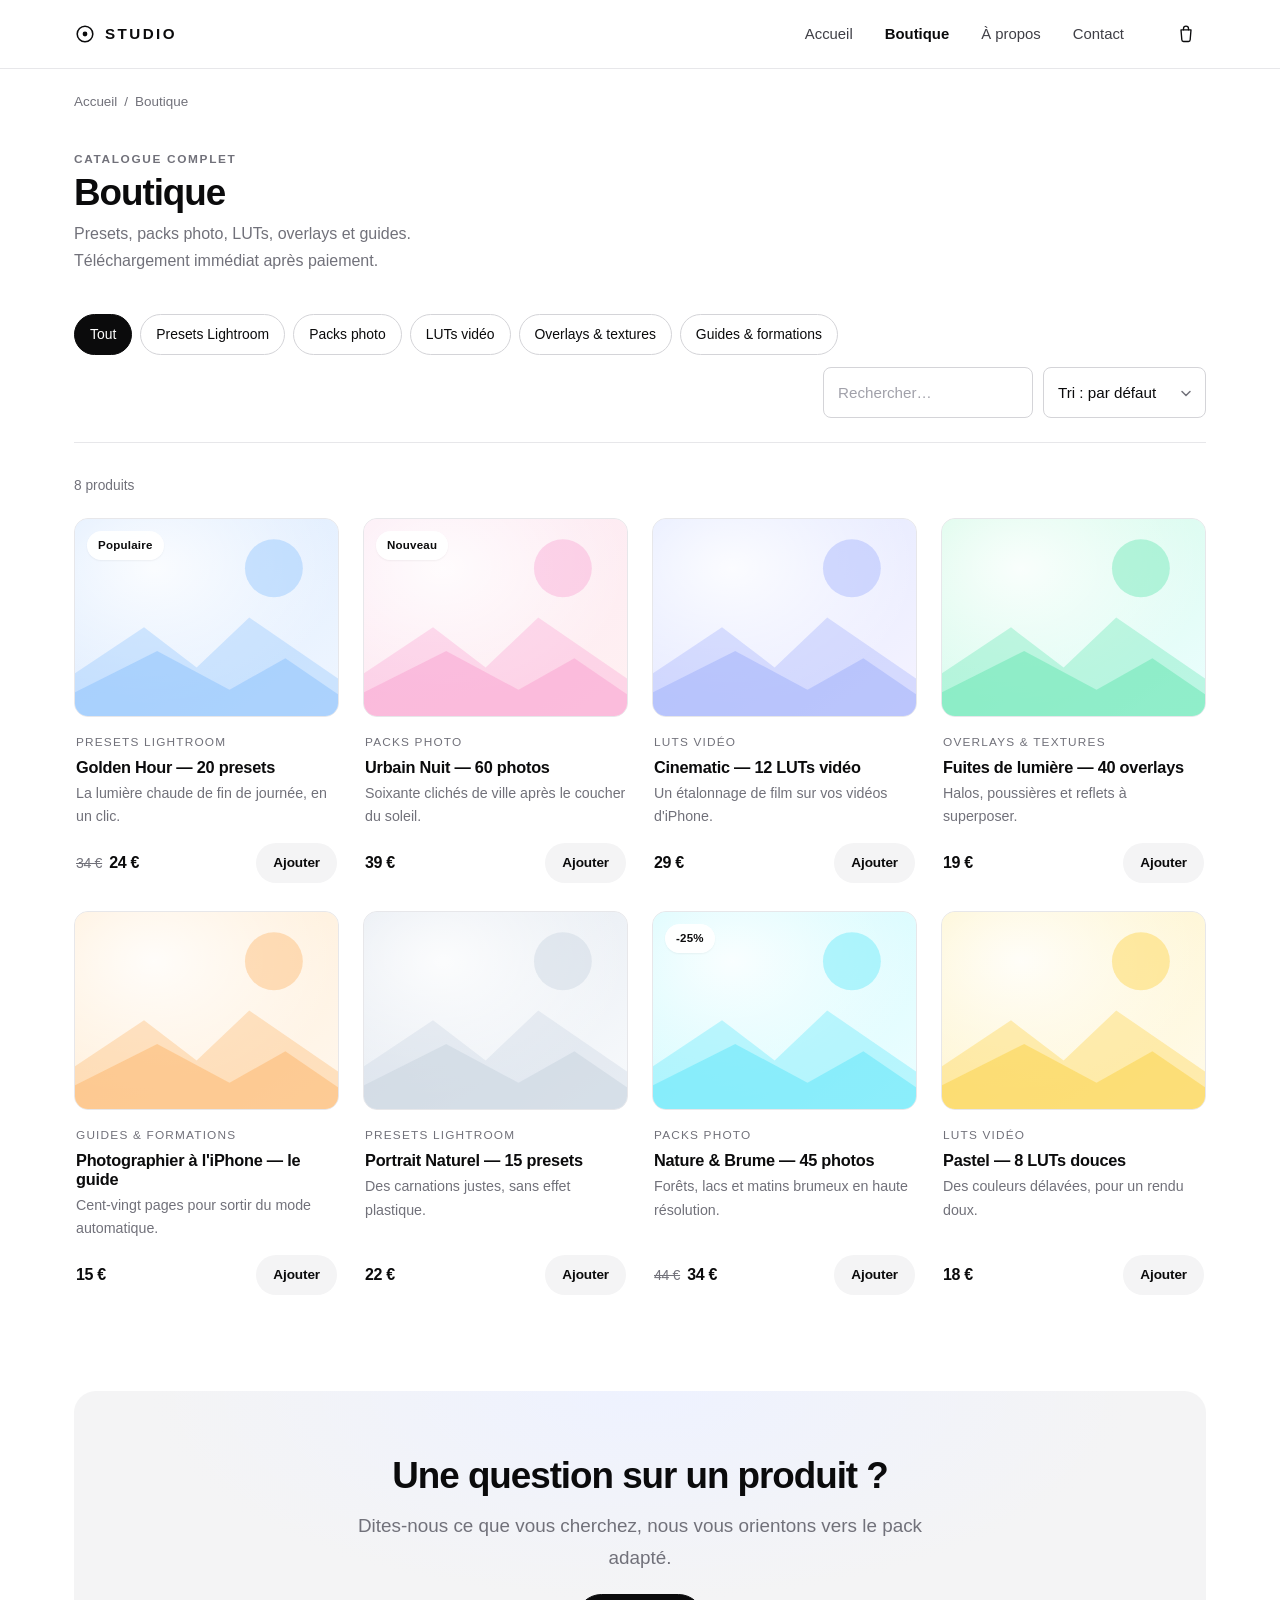
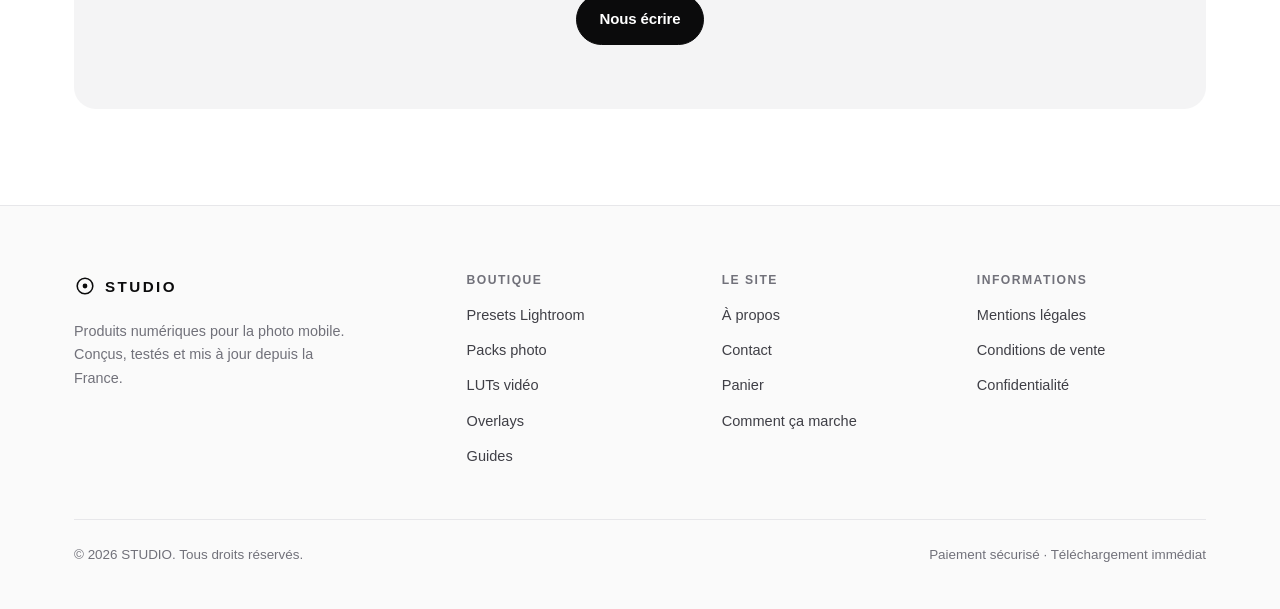
==== boutique.html @ 1406fff4 "Ajoute le thème complet de boutique de produits numériques Site statique en HTML/CSS/JS, sans dépend" ====
<!DOCTYPE html>
<html lang="fr">
<head>
<meta charset="utf-8">
<meta name="viewport" content="width=device-width, initial-scale=1">
<title>Boutique — STUDIO</title>
<meta name="description" content="Tout le catalogue : presets Lightroom, packs photo, LUTs vidéo, overlays et guides pour la photo mobile.">
<link rel="icon" href="assets/img/favicon.svg" type="image/svg+xml">
<link rel="stylesheet" href="assets/css/style.css">
</head>
<body>
<a class="skip-link" href="#contenu">Aller au contenu</a>

<header class="header">
  <div class="container header__inner">
    <a class="logo" href="index.html">
      <svg viewBox="0 0 24 24" fill="none" stroke="currentColor" stroke-width="1.7" aria-hidden="true">
        <circle cx="12" cy="12" r="8.5"/><circle cx="12" cy="12" r="2.6" fill="currentColor" stroke="none"/>
      </svg>
      STUDIO
    </a>
    <nav class="nav" id="nav" aria-label="Navigation principale">
      <a href="index.html">Accueil</a>
      <a href="boutique.html" aria-current="page">Boutique</a>
      <a href="a-propos.html">À propos</a>
      <a href="contact.html">Contact</a>
    </nav>
    <div class="header__actions">
      <a class="icon-btn" href="panier.html" aria-label="Voir le panier">
        <svg viewBox="0 0 24 24" fill="none" stroke="currentColor" stroke-width="1.6" stroke-linecap="round" stroke-linejoin="round" aria-hidden="true">
          <path d="M6 7h12l-1 12a2 2 0 01-2 2H9a2 2 0 01-2-2L6 7z"/><path d="M9 7V5.5a3 3 0 016 0V7"/>
        </svg>
        <span class="cart-count" data-cart-count hidden>0</span>
      </a>
      <button class="icon-btn burger" id="burger" aria-label="Ouvrir le menu" aria-expanded="false" aria-controls="nav">
        <svg viewBox="0 0 24 24" fill="none" stroke="currentColor" stroke-width="1.7" stroke-linecap="round" aria-hidden="true">
          <path d="M4 7h16M4 12h16M4 17h16"/>
        </svg>
      </button>
    </div>
  </div>
</header>

<main id="contenu">
  <div class="container">
    <nav class="breadcrumb" aria-label="Fil d'Ariane">
      <a href="index.html">Accueil</a><span>/</span>Boutique
    </nav>
  </div>

  <section class="section" style="padding-top:32px">
    <div class="container">
      <div class="section-head">
        <div>
          <p class="eyebrow">Catalogue complet</p>
          <h2>Boutique</h2>
          <p>Presets, packs photo, LUTs, overlays et guides. Téléchargement immédiat après paiement.</p>
        </div>
      </div>

      <div class="filters">
        <div class="chips" id="filtres-categories" role="group" aria-label="Filtrer par catégorie"></div>
        <div class="filters__right">
          <label class="sr-only" for="recherche">Rechercher un produit</label>
          <input class="input" id="recherche" type="search" placeholder="Rechercher…" autocomplete="off">
          <label class="sr-only" for="tri">Trier les produits</label>
          <select class="select" id="tri">
            <option value="defaut">Tri : par défaut</option>
            <option value="prix-asc">Prix croissant</option>
            <option value="prix-desc">Prix décroissant</option>
            <option value="nom">Nom (A–Z)</option>
          </select>
        </div>
      </div>

      <p class="result-count" id="compteur-resultats" aria-live="polite"></p>
      <div class="grid-products" id="grille-boutique"></div>
    </div>
  </section>

  <section class="section" style="padding-top:0">
    <div class="container">
      <div class="cta-band">
        <h2>Une question sur un produit ?</h2>
        <p class="lead" style="margin-inline:auto">
          Dites-nous ce que vous cherchez, nous vous orientons vers le pack adapté.
        </p>
        <div class="btn-row" style="justify-content:center;margin-top:20px">
          <a class="btn" href="contact.html">Nous écrire</a>
        </div>
      </div>
    </div>
  </section>
</main>

<footer class="footer">
  <div class="container">
    <div class="footer__grid">
      <div class="footer__brand">
        <a class="logo" href="index.html">
          <svg viewBox="0 0 24 24" fill="none" stroke="currentColor" stroke-width="1.7" aria-hidden="true">
            <circle cx="12" cy="12" r="8.5"/><circle cx="12" cy="12" r="2.6" fill="currentColor" stroke="none"/>
          </svg>
          STUDIO
        </a>
        <p>Produits numériques pour la photo mobile. Conçus, testés et mis à jour depuis la France.</p>
      </div>
      <div>
        <h4>Boutique</h4>
        <ul>
          <li><a href="boutique.html?categorie=presets">Presets Lightroom</a></li>
          <li><a href="boutique.html?categorie=packs">Packs photo</a></li>
          <li><a href="boutique.html?categorie=luts">LUTs vidéo</a></li>
          <li><a href="boutique.html?categorie=overlays">Overlays</a></li>
          <li><a href="boutique.html?categorie=guides">Guides</a></li>
        </ul>
      </div>
      <div>
        <h4>Le site</h4>
        <ul>
          <li><a href="a-propos.html">À propos</a></li>
          <li><a href="contact.html">Contact</a></li>
          <li><a href="panier.html">Panier</a></li>
          <li><a href="index.html#comment">Comment ça marche</a></li>
        </ul>
      </div>
      <div>
        <h4>Informations</h4>
        <ul>
          <li><a href="mentions-legales.html">Mentions légales</a></li>
          <li><a href="mentions-legales.html#cgv">Conditions de vente</a></li>
          <li><a href="mentions-legales.html#confidentialite">Confidentialité</a></li>
        </ul>
      </div>
    </div>
    <div class="footer__bottom">
      <p>© <span data-annee>2026</span> STUDIO. Tous droits réservés.</p>
      <p>Paiement sécurisé · Téléchargement immédiat</p>
    </div>
  </div>
</footer>

<script src="assets/js/products.js"></script>
<script src="assets/js/app.js"></script>
</body>
</html>
---- assets/css/style.css ----
/* =============================================================
   STUDIO — thème boutique de produits numériques
   Feuille de style unique. Sections :
     1. Variables & reset      6. Cartes produit
     2. Typographie            7. Page produit
     3. Boutons & formulaires  8. Panier
     4. En-tête & navigation   9. Sections de contenu
     5. Hero                  10. Pied de page & utilitaires
   ============================================================= */

/* ---------- 1. Variables & reset ---------- */
:root {
  --bg: #ffffff;
  --bg-soft: #fafafa;
  --bg-tint: #f4f4f5;
  --text: #0b0b0c;
  --text-soft: #3f3f46;
  --muted: #71717a;
  --line: #e7e7ea;
  --line-strong: #d4d4d8;
  --accent: #0b0b0c;
  --accent-soft: #2563eb;
  --success: #059669;
  --danger: #dc2626;

  --radius-sm: 8px;
  --radius: 14px;
  --radius-lg: 22px;

  --shadow-sm: 0 1px 2px rgba(9, 9, 11, .05);
  --shadow: 0 4px 20px rgba(9, 9, 11, .06);
  --shadow-lg: 0 18px 50px rgba(9, 9, 11, .10);

  --container: 1180px;
  --header-h: 68px;

  --font: -apple-system, BlinkMacSystemFont, "Segoe UI", Inter, Roboto,
    "Helvetica Neue", Arial, sans-serif;

  --ease: cubic-bezier(.22, .61, .36, 1);
}

*,
*::before,
*::after { box-sizing: border-box; }

html {
  -webkit-text-size-adjust: 100%;
  scroll-behavior: smooth;
  scroll-padding-top: calc(var(--header-h) + 16px);
}

body {
  margin: 0;
  font-family: var(--font);
  font-size: 16px;
  line-height: 1.65;
  color: var(--text);
  background: var(--bg);
  -webkit-font-smoothing: antialiased;
  text-rendering: optimizeLegibility;
}

img { max-width: 100%; display: block; }
a { color: inherit; text-decoration: none; }
button { font: inherit; color: inherit; }

:focus-visible {
  outline: 2px solid var(--accent-soft);
  outline-offset: 3px;
  border-radius: 4px;
}

::selection { background: #0b0b0c; color: #fff; }

.container {
  width: 100%;
  max-width: var(--container);
  margin-inline: auto;
  padding-inline: 24px;
}

.skip-link {
  position: absolute;
  left: -9999px;
  top: 8px;
  z-index: 200;
  background: var(--text);
  color: #fff;
  padding: 10px 16px;
  border-radius: var(--radius-sm);
}
.skip-link:focus { left: 16px; }

/* ---------- 2. Typographie ---------- */
h1, h2, h3, h4 {
  margin: 0 0 .5em;
  line-height: 1.15;
  letter-spacing: -.022em;
  font-weight: 600;
}
h1 { font-size: clamp(2.1rem, 5.2vw, 3.6rem); letter-spacing: -.035em; }
h2 { font-size: clamp(1.6rem, 3.4vw, 2.3rem); letter-spacing: -.028em; }
h3 { font-size: 1.15rem; }
p  { margin: 0 0 1em; }

.lead {
  font-size: clamp(1.02rem, 1.6vw, 1.18rem);
  color: var(--muted);
  line-height: 1.7;
  max-width: 58ch;
}

.eyebrow {
  display: inline-block;
  font-size: .74rem;
  font-weight: 600;
  letter-spacing: .14em;
  text-transform: uppercase;
  color: var(--muted);
  margin-bottom: 14px;
}

.section-head {
  display: flex;
  align-items: flex-end;
  justify-content: space-between;
  gap: 24px;
  flex-wrap: wrap;
  margin-bottom: 40px;
}
.section-head h2 { margin-bottom: .2em; }
.section-head p { margin: 0; color: var(--muted); max-width: 46ch; }

.text-center { text-align: center; }
.text-center .lead,
.text-center .section-head p { margin-inline: auto; }
.text-center .section-head { flex-direction: column; align-items: center; }

/* ---------- 3. Boutons & formulaires ---------- */
.btn {
  --btn-bg: var(--accent);
  --btn-fg: #fff;
  --btn-bd: var(--accent);
  display: inline-flex;
  align-items: center;
  justify-content: center;
  gap: 9px;
  padding: 12px 22px;
  border: 1px solid var(--btn-bd);
  border-radius: 999px;
  background: var(--btn-bg);
  color: var(--btn-fg);
  font-size: .94rem;
  font-weight: 550;
  letter-spacing: -.01em;
  cursor: pointer;
  transition: transform .18s var(--ease), background .18s var(--ease),
    border-color .18s var(--ease), color .18s var(--ease), box-shadow .18s var(--ease);
  white-space: nowrap;
}
.btn:hover { transform: translateY(-1px); box-shadow: var(--shadow); }
.btn:active { transform: translateY(0); }

.btn--ghost {
  --btn-bg: transparent;
  --btn-fg: var(--text);
  --btn-bd: var(--line-strong);
}
.btn--ghost:hover { --btn-bd: var(--text); }

.btn--soft {
  --btn-bg: var(--bg-tint);
  --btn-fg: var(--text);
  --btn-bd: transparent;
}
.btn--soft:hover { --btn-bg: #e9e9ec; }

.btn--block { width: 100%; }
.btn--lg { padding: 15px 30px; font-size: 1rem; }
.btn--sm { padding: 8px 16px; font-size: .85rem; }
.btn[disabled] { opacity: .45; pointer-events: none; }

.btn-row {
  display: flex;
  gap: 12px;
  flex-wrap: wrap;
}
.text-center .btn-row { justify-content: center; }

.field { margin-bottom: 18px; }
.field label {
  display: block;
  font-size: .86rem;
  font-weight: 550;
  margin-bottom: 7px;
}
.input,
.select,
.textarea {
  width: 100%;
  padding: 12px 14px;
  border: 1px solid var(--line-strong);
  border-radius: var(--radius-sm);
  background: var(--bg);
  font: inherit;
  font-size: .95rem;
  color: var(--text);
  transition: border-color .16s var(--ease), box-shadow .16s var(--ease);
}
.input::placeholder, .textarea::placeholder { color: #a1a1aa; }
.input:focus, .select:focus, .textarea:focus {
  outline: none;
  border-color: var(--text);
  box-shadow: 0 0 0 3px rgba(11, 11, 12, .07);
}
.textarea { resize: vertical; min-height: 140px; }
.select {
  appearance: none;
  padding-right: 38px;
  background-image: url("data:image/svg+xml,%3Csvg xmlns='http://www.w3.org/2000/svg' viewBox='0 0 12 12'%3E%3Cpath d='M2 4.5L6 8.5L10 4.5' stroke='%2371717a' stroke-width='1.5' fill='none' stroke-linecap='round'/%3E%3C/svg%3E");
  background-repeat: no-repeat;
  background-position: right 13px center;
  background-size: 12px;
  cursor: pointer;
}
.form-note { font-size: .82rem; color: var(--muted); margin: 0; }

/* ---------- 4. En-tête & navigation ---------- */
.header {
  position: sticky;
  top: 0;
  z-index: 100;
  background: rgba(255, 255, 255, .82);
  backdrop-filter: saturate(180%) blur(14px);
  -webkit-backdrop-filter: saturate(180%) blur(14px);
  border-bottom: 1px solid var(--line);
}
.header__inner {
  height: var(--header-h);
  display: flex;
  align-items: center;
  gap: 28px;
}

.logo {
  display: inline-flex;
  align-items: center;
  gap: 9px;
  font-weight: 650;
  letter-spacing: .16em;
  font-size: .95rem;
  text-transform: uppercase;
}
.logo svg { width: 22px; height: 22px; flex: none; }

.nav {
  display: flex;
  align-items: center;
  gap: 4px;
  margin-left: auto;
}
.nav a {
  padding: 8px 14px;
  border-radius: 999px;
  font-size: .93rem;
  color: var(--text-soft);
  transition: color .16s var(--ease), background .16s var(--ease);
}
.nav a:hover { color: var(--text); background: var(--bg-tint); }
.nav a[aria-current="page"] { color: var(--text); font-weight: 550; }

.header__actions { display: flex; align-items: center; gap: 8px; }

.icon-btn {
  position: relative;
  display: inline-flex;
  align-items: center;
  justify-content: center;
  width: 40px;
  height: 40px;
  border: 1px solid transparent;
  border-radius: 999px;
  background: transparent;
  cursor: pointer;
  transition: background .16s var(--ease), border-color .16s var(--ease);
}
.icon-btn:hover { background: var(--bg-tint); }
.icon-btn svg { width: 20px; height: 20px; }

.cart-count {
  position: absolute;
  top: 2px;
  right: 1px;
  min-width: 18px;
  height: 18px;
  padding: 0 5px;
  display: grid;
  place-items: center;
  border-radius: 999px;
  background: var(--text);
  color: #fff;
  font-size: .68rem;
  font-weight: 600;
  line-height: 1;
}
.cart-count[hidden] { display: none; }

.burger { display: none; }

@media (max-width: 860px) {
  .burger { display: inline-flex; }
  .nav {
    position: fixed;
    inset: var(--header-h) 0 auto 0;
    flex-direction: column;
    align-items: stretch;
    gap: 2px;
    padding: 16px 24px 26px;
    background: var(--bg);
    border-bottom: 1px solid var(--line);
    box-shadow: var(--shadow);
    transform: translateY(-8px);
    opacity: 0;
    pointer-events: none;
    transition: opacity .2s var(--ease), transform .2s var(--ease);
  }
  .nav[data-open="true"] {
    transform: translateY(0);
    opacity: 1;
    pointer-events: auto;
  }
  .nav a { padding: 12px 14px; font-size: 1rem; }
}

/* ---------- 5. Hero ---------- */
.hero {
  padding: clamp(56px, 9vw, 104px) 0 clamp(48px, 7vw, 84px);
  background:
    radial-gradient(900px 420px at 78% -10%, #eef2ff 0%, rgba(238, 242, 255, 0) 70%),
    radial-gradient(700px 380px at 8% 0%, #fdf2f8 0%, rgba(253, 242, 248, 0) 68%);
}
.hero__grid {
  display: grid;
  grid-template-columns: 1.05fr .95fr;
  gap: clamp(32px, 5vw, 64px);
  align-items: center;
}
.hero h1 { margin-bottom: 18px; }
.hero .lead { margin-bottom: 30px; }

.hero__media {
  position: relative;
  border-radius: var(--radius-lg);
  overflow: hidden;
  box-shadow: var(--shadow-lg);
  aspect-ratio: 4 / 3;
}
.hero__media img { width: 100%; height: 100%; object-fit: cover; }

.hero__stats {
  display: flex;
  gap: 34px;
  flex-wrap: wrap;
  margin-top: 36px;
  padding-top: 26px;
  border-top: 1px solid var(--line);
}
.hero__stats div strong {
  display: block;
  font-size: 1.5rem;
  font-weight: 600;
  letter-spacing: -.02em;
}
.hero__stats div span { font-size: .85rem; color: var(--muted); }

@media (max-width: 860px) {
  .hero__grid { grid-template-columns: 1fr; }
  .hero__media { order: -1; aspect-ratio: 16 / 10; }
}

/* ---------- 6. Cartes produit ---------- */
.section { padding: clamp(56px, 8vw, 96px) 0; }
.section--soft { background: var(--bg-soft); }
.section--line { border-top: 1px solid var(--line); }

.grid-products {
  display: grid;
  grid-template-columns: repeat(auto-fill, minmax(258px, 1fr));
  gap: 28px 24px;
}

.card {
  display: flex;
  flex-direction: column;
  background: var(--bg);
  border-radius: var(--radius);
  transition: transform .22s var(--ease);
}
.card:hover { transform: translateY(-4px); }
.card:hover .card__media img { transform: scale(1.045); }

.card__media {
  position: relative;
  border-radius: var(--radius);
  overflow: hidden;
  background: var(--bg-tint);
  aspect-ratio: 4 / 3;
  border: 1px solid var(--line);
}
.card__media img {
  width: 100%;
  height: 100%;
  object-fit: cover;
  transition: transform .5s var(--ease);
}

.badge {
  position: absolute;
  top: 12px;
  left: 12px;
  padding: 5px 11px;
  border-radius: 999px;
  background: rgba(255, 255, 255, .92);
  backdrop-filter: blur(6px);
  font-size: .72rem;
  font-weight: 600;
  letter-spacing: .02em;
  box-shadow: var(--shadow-sm);
}

.card__body { padding: 16px 2px 0; flex: 1; display: flex; flex-direction: column; }
.card__cat {
  font-size: .74rem;
  letter-spacing: .1em;
  text-transform: uppercase;
  color: var(--muted);
  margin-bottom: 6px;
}
.card__title { font-size: 1.02rem; font-weight: 600; margin: 0 0 5px; letter-spacing: -.015em; }
.card__desc {
  font-size: .89rem;
  color: var(--muted);
  margin: 0 0 14px;
  flex: 1;
  display: -webkit-box;
  -webkit-line-clamp: 2;
  -webkit-box-orient: vertical;
  overflow: hidden;
}
.card__foot {
  display: flex;
  align-items: center;
  justify-content: space-between;
  gap: 12px;
}

.price { font-weight: 600; letter-spacing: -.02em; }
.price s { color: var(--muted); font-weight: 400; margin-right: 7px; font-size: .88em; }

.empty-state {
  grid-column: 1 / -1;
  padding: 64px 20px;
  text-align: center;
  color: var(--muted);
  border: 1px dashed var(--line-strong);
  border-radius: var(--radius);
}

/* Filtres boutique */
.filters {
  display: flex;
  align-items: center;
  gap: 12px;
  flex-wrap: wrap;
  margin-bottom: 32px;
  padding-bottom: 24px;
  border-bottom: 1px solid var(--line);
}
.chips { display: flex; gap: 8px; flex-wrap: wrap; }
.chip {
  padding: 8px 15px;
  border: 1px solid var(--line-strong);
  border-radius: 999px;
  background: transparent;
  font-size: .87rem;
  cursor: pointer;
  transition: all .16s var(--ease);
}
.chip:hover { border-color: var(--text); }
.chip[aria-pressed="true"] {
  background: var(--text);
  border-color: var(--text);
  color: #fff;
}
.filters__right {
  margin-left: auto;
  display: flex;
  gap: 10px;
  align-items: center;
  flex-wrap: wrap;
}
.filters__right .input { width: 210px; }
.filters__right .select { width: auto; }
.result-count { font-size: .86rem; color: var(--muted); margin-bottom: 20px; }

/* ---------- 7. Page produit ---------- */
.breadcrumb {
  font-size: .84rem;
  color: var(--muted);
  padding: 22px 0 0;
}
.breadcrumb a:hover { color: var(--text); text-decoration: underline; }
.breadcrumb span { margin: 0 7px; }

.product {
  display: grid;
  grid-template-columns: 1.1fr .9fr;
  gap: clamp(30px, 5vw, 62px);
  padding: 34px 0 clamp(56px, 8vw, 90px);
  align-items: start;
}
.product__media { position: sticky; top: calc(var(--header-h) + 22px); }
.gallery__main {
  border-radius: var(--radius-lg);
  overflow: hidden;
  border: 1px solid var(--line);
  background: var(--bg-tint);
  aspect-ratio: 4 / 3;
}
.gallery__main img { width: 100%; height: 100%; object-fit: cover; }
.gallery__thumbs {
  display: flex;
  gap: 12px;
  margin-top: 12px;
  flex-wrap: wrap;
}
.gallery__thumbs button {
  width: 84px;
  aspect-ratio: 4 / 3;
  padding: 0;
  border: 1px solid var(--line);
  border-radius: var(--radius-sm);
  overflow: hidden;
  background: none;
  cursor: pointer;
  transition: border-color .16s var(--ease), opacity .16s var(--ease);
  opacity: .68;
}
.gallery__thumbs button:hover { opacity: 1; }
.gallery__thumbs button[aria-current="true"] { border-color: var(--text); opacity: 1; }
.gallery__thumbs img { width: 100%; height: 100%; object-fit: cover; }

.product__info h1 { font-size: clamp(1.7rem, 3.4vw, 2.4rem); margin-bottom: 12px; }
.product__price {
  display: flex;
  align-items: baseline;
  gap: 12px;
  font-size: 1.7rem;
  font-weight: 600;
  letter-spacing: -.03em;
  margin: 4px 0 20px;
}
.product__price s { font-size: 1.05rem; color: var(--muted); font-weight: 400; }
.product__actions { display: flex; gap: 12px; flex-wrap: wrap; margin: 26px 0 22px; }

.list-check { list-style: none; padding: 0; margin: 0 0 26px; }
.list-check li {
  position: relative;
  padding-left: 28px;
  margin-bottom: 9px;
  font-size: .94rem;
  color: var(--text-soft);
}
.list-check li::before {
  content: "";
  position: absolute;
  left: 0;
  top: .52em;
  width: 15px;
  height: 8px;
  border-left: 1.8px solid var(--success);
  border-bottom: 1.8px solid var(--success);
  transform: rotate(-45deg);
}

.specs { width: 100%; border-collapse: collapse; font-size: .92rem; }
.specs th, .specs td { padding: 11px 0; text-align: left; border-bottom: 1px solid var(--line); vertical-align: top; }
.specs th { font-weight: 550; width: 42%; color: var(--muted); }

.reassurance {
  display: grid;
  grid-template-columns: repeat(auto-fit, minmax(150px, 1fr));
  gap: 14px;
  margin-top: 26px;
  padding-top: 22px;
  border-top: 1px solid var(--line);
  font-size: .86rem;
  color: var(--muted);
}
.reassurance div { display: flex; gap: 9px; align-items: flex-start; }
.reassurance svg { width: 17px; height: 17px; flex: none; margin-top: 2px; }

@media (max-width: 860px) {
  .product { grid-template-columns: 1fr; }
  .product__media { position: static; }
}

/* ---------- 8. Panier ---------- */
.cart-layout {
  display: grid;
  grid-template-columns: 1fr 340px;
  gap: 40px;
  align-items: start;
  padding-bottom: clamp(56px, 8vw, 90px);
}
.cart-line {
  display: grid;
  grid-template-columns: 92px 1fr auto;
  gap: 18px;
  align-items: center;
  padding: 18px 0;
  border-bottom: 1px solid var(--line);
}
.cart-line:first-child { border-top: 1px solid var(--line); }
.cart-line__img {
  width: 92px;
  aspect-ratio: 4 / 3;
  border-radius: var(--radius-sm);
  overflow: hidden;
  border: 1px solid var(--line);
}
.cart-line__img img { width: 100%; height: 100%; object-fit: cover; }
.cart-line__name { font-weight: 550; margin: 0 0 3px; }
.cart-line__meta { font-size: .84rem; color: var(--muted); margin: 0; }
.cart-line__end { display: flex; align-items: center; gap: 16px; }

.qty {
  display: inline-flex;
  align-items: center;
  border: 1px solid var(--line-strong);
  border-radius: 999px;
  overflow: hidden;
}
.qty button {
  width: 32px;
  height: 32px;
  border: 0;
  background: transparent;
  cursor: pointer;
  font-size: 1rem;
  line-height: 1;
  transition: background .14s var(--ease);
}
.qty button:hover { background: var(--bg-tint); }
.qty span { min-width: 26px; text-align: center; font-size: .9rem; font-variant-numeric: tabular-nums; }

.link-danger {
  background: none;
  border: 0;
  padding: 0;
  font-size: .84rem;
  color: var(--muted);
  cursor: pointer;
  text-decoration: underline;
  text-underline-offset: 3px;
}
.link-danger:hover { color: var(--danger); }

.summary {
  position: sticky;
  top: calc(var(--header-h) + 22px);
  border: 1px solid var(--line);
  border-radius: var(--radius);
  padding: 24px;
  background: var(--bg-soft);
}
.summary h2 { font-size: 1.1rem; margin-bottom: 18px; }
.summary__row {
  display: flex;
  justify-content: space-between;
  gap: 12px;
  font-size: .93rem;
  margin-bottom: 11px;
  color: var(--text-soft);
}
.summary__total {
  display: flex;
  justify-content: space-between;
  font-size: 1.15rem;
  font-weight: 600;
  letter-spacing: -.02em;
  padding-top: 15px;
  margin-top: 6px;
  border-top: 1px solid var(--line-strong);
  color: var(--text);
}

@media (max-width: 860px) {
  .cart-layout { grid-template-columns: 1fr; }
  .summary { position: static; }
  .cart-line { grid-template-columns: 72px 1fr; }
  .cart-line__img { width: 72px; }
  .cart-line__end { grid-column: 1 / -1; justify-content: space-between; }
}

/* ---------- 9. Sections de contenu ---------- */
.features {
  display: grid;
  grid-template-columns: repeat(auto-fit, minmax(230px, 1fr));
  gap: 30px 26px;
}
.feature__icon {
  display: grid;
  place-items: center;
  width: 42px;
  height: 42px;
  border-radius: 12px;
  background: var(--bg-tint);
  margin-bottom: 15px;
}
.feature__icon svg { width: 20px; height: 20px; }
.feature h3 { font-size: 1rem; margin-bottom: 6px; }
.feature p { font-size: .91rem; color: var(--muted); margin: 0; }

.cat-grid {
  display: grid;
  grid-template-columns: repeat(auto-fit, minmax(200px, 1fr));
  gap: 16px;
}
.cat-card {
  display: flex;
  align-items: center;
  justify-content: space-between;
  gap: 12px;
  padding: 20px 22px;
  border: 1px solid var(--line);
  border-radius: var(--radius);
  background: var(--bg);
  font-weight: 550;
  transition: border-color .18s var(--ease), transform .18s var(--ease);
}
.cat-card:hover { border-color: var(--text); transform: translateY(-2px); }
.cat-card span { font-size: .82rem; color: var(--muted); font-weight: 400; }

.steps {
  display: grid;
  grid-template-columns: repeat(auto-fit, minmax(220px, 1fr));
  gap: 32px 26px;
  counter-reset: step;
}
.step { counter-increment: step; }
.step::before {
  content: counter(step, decimal-leading-zero);
  display: block;
  font-size: .8rem;
  font-weight: 600;
  letter-spacing: .1em;
  color: var(--muted);
  margin-bottom: 12px;
  padding-bottom: 12px;
  border-bottom: 1px solid var(--line);
}
.step h3 { font-size: 1.02rem; margin-bottom: 6px; }
.step p { font-size: .91rem; color: var(--muted); margin: 0; }

.quotes {
  display: grid;
  grid-template-columns: repeat(auto-fit, minmax(260px, 1fr));
  gap: 22px;
}
.quote {
  padding: 26px;
  border: 1px solid var(--line);
  border-radius: var(--radius);
  background: var(--bg);
}
.quote p { font-size: .96rem; margin-bottom: 16px; }
.quote footer { font-size: .85rem; color: var(--muted); }
.stars { color: #f59e0b; letter-spacing: 2px; font-size: .85rem; margin-bottom: 12px; }

.faq { max-width: 760px; margin-inline: auto; }
.faq details {
  border-bottom: 1px solid var(--line);
  padding: 4px 0;
}
.faq summary {
  cursor: pointer;
  list-style: none;
  padding: 18px 40px 18px 0;
  font-weight: 550;
  position: relative;
}
.faq summary::-webkit-details-marker { display: none; }
.faq summary::after {
  content: "";
  position: absolute;
  right: 8px;
  top: 50%;
  width: 10px;
  height: 10px;
  border-right: 1.6px solid var(--muted);
  border-bottom: 1.6px solid var(--muted);
  transform: translateY(-70%) rotate(45deg);
  transition: transform .2s var(--ease);
}
.faq details[open] summary::after { transform: translateY(-30%) rotate(-135deg); }
.faq p { color: var(--muted); font-size: .94rem; padding-bottom: 18px; margin: 0; max-width: 68ch; }

.cta-band {
  border-radius: var(--radius-lg);
  padding: clamp(38px, 6vw, 64px);
  text-align: center;
  background:
    radial-gradient(700px 300px at 50% 0%, #eef2ff 0%, rgba(238, 242, 255, 0) 70%),
    var(--bg-tint);
}
.cta-band h2 { margin-bottom: 12px; }

.newsletter {
  display: flex;
  gap: 10px;
  max-width: 440px;
  margin: 22px auto 0;
  flex-wrap: wrap;
}
.newsletter .input { flex: 1; min-width: 200px; }

.prose { max-width: 68ch; }
.prose h2 { margin-top: 1.8em; }
.prose h3 { margin-top: 1.5em; }
.prose ul { padding-left: 20px; color: var(--text-soft); }
.prose li { margin-bottom: 8px; }

.split {
  display: grid;
  grid-template-columns: 1fr 1fr;
  gap: clamp(30px, 5vw, 60px);
  align-items: center;
}
.split img { border-radius: var(--radius-lg); box-shadow: var(--shadow); }
@media (max-width: 860px) { .split { grid-template-columns: 1fr; } }

.contact-grid {
  display: grid;
  grid-template-columns: 1.2fr .8fr;
  gap: clamp(30px, 5vw, 56px);
  align-items: start;
}
@media (max-width: 860px) { .contact-grid { grid-template-columns: 1fr; } }

.info-card {
  border: 1px solid var(--line);
  border-radius: var(--radius);
  padding: 24px;
  background: var(--bg-soft);
}
.info-card h3 { font-size: .95rem; margin-bottom: 4px; }
.info-card p { font-size: .9rem; color: var(--muted); margin-bottom: 20px; }
.info-card p:last-child { margin-bottom: 0; }

.alert {
  padding: 13px 16px;
  border-radius: var(--radius-sm);
  font-size: .9rem;
  margin-bottom: 18px;
}
.alert--ok { background: #ecfdf5; color: #065f46; border: 1px solid #a7f3d0; }

/* ---------- 10. Pied de page & utilitaires ---------- */
.footer {
  border-top: 1px solid var(--line);
  padding: clamp(44px, 6vw, 68px) 0 30px;
  background: var(--bg-soft);
}
.footer__grid {
  display: grid;
  grid-template-columns: 1.6fr repeat(3, 1fr);
  gap: 34px 26px;
  margin-bottom: 40px;
}
.footer__brand p { font-size: .9rem; color: var(--muted); max-width: 34ch; margin-top: 14px; }
.footer h4 {
  font-size: .76rem;
  letter-spacing: .12em;
  text-transform: uppercase;
  color: var(--muted);
  margin-bottom: 14px;
}
.footer ul { list-style: none; padding: 0; margin: 0; }
.footer li { margin-bottom: 9px; }
.footer li a { font-size: .91rem; color: var(--text-soft); }
.footer li a:hover { color: var(--text); text-decoration: underline; text-underline-offset: 3px; }
.footer__bottom {
  display: flex;
  justify-content: space-between;
  gap: 16px;
  flex-wrap: wrap;
  padding-top: 24px;
  border-top: 1px solid var(--line);
  font-size: .84rem;
  color: var(--muted);
}
@media (max-width: 700px) {
  .footer__grid { grid-template-columns: 1fr 1fr; }
  .footer__brand { grid-column: 1 / -1; }
}

/* Notification (ajout au panier) */
.toast {
  position: fixed;
  left: 50%;
  bottom: 26px;
  transform: translate(-50%, 20px);
  z-index: 150;
  display: flex;
  align-items: center;
  gap: 10px;
  padding: 13px 20px;
  border-radius: 999px;
  background: var(--text);
  color: #fff;
  font-size: .9rem;
  box-shadow: var(--shadow-lg);
  opacity: 0;
  pointer-events: none;
  transition: opacity .24s var(--ease), transform .24s var(--ease);
}
.toast[data-show="true"] { opacity: 1; transform: translate(-50%, 0); }

/* Apparition au défilement.
   Réservé aux navigateurs où le JS s'exécute : sans lui, le contenu
   reste visible au lieu de disparaître. */
.js .reveal {
  opacity: 0;
  transform: translateY(14px);
  transition: opacity .6s var(--ease), transform .6s var(--ease);
}
.js .reveal.is-visible { opacity: 1; transform: none; }

.sr-only {
  position: absolute;
  width: 1px; height: 1px;
  padding: 0; margin: -1px;
  overflow: hidden;
  clip: rect(0 0 0 0);
  white-space: nowrap;
  border: 0;
}

@media (prefers-reduced-motion: reduce) {
  html { scroll-behavior: auto; }
  *, *::before, *::after {
    animation-duration: .001ms !important;
    transition-duration: .001ms !important;
  }
  .js .reveal { opacity: 1; transform: none; }
}

@media print {
  .header, .footer, .toast, .btn { display: none !important; }
}
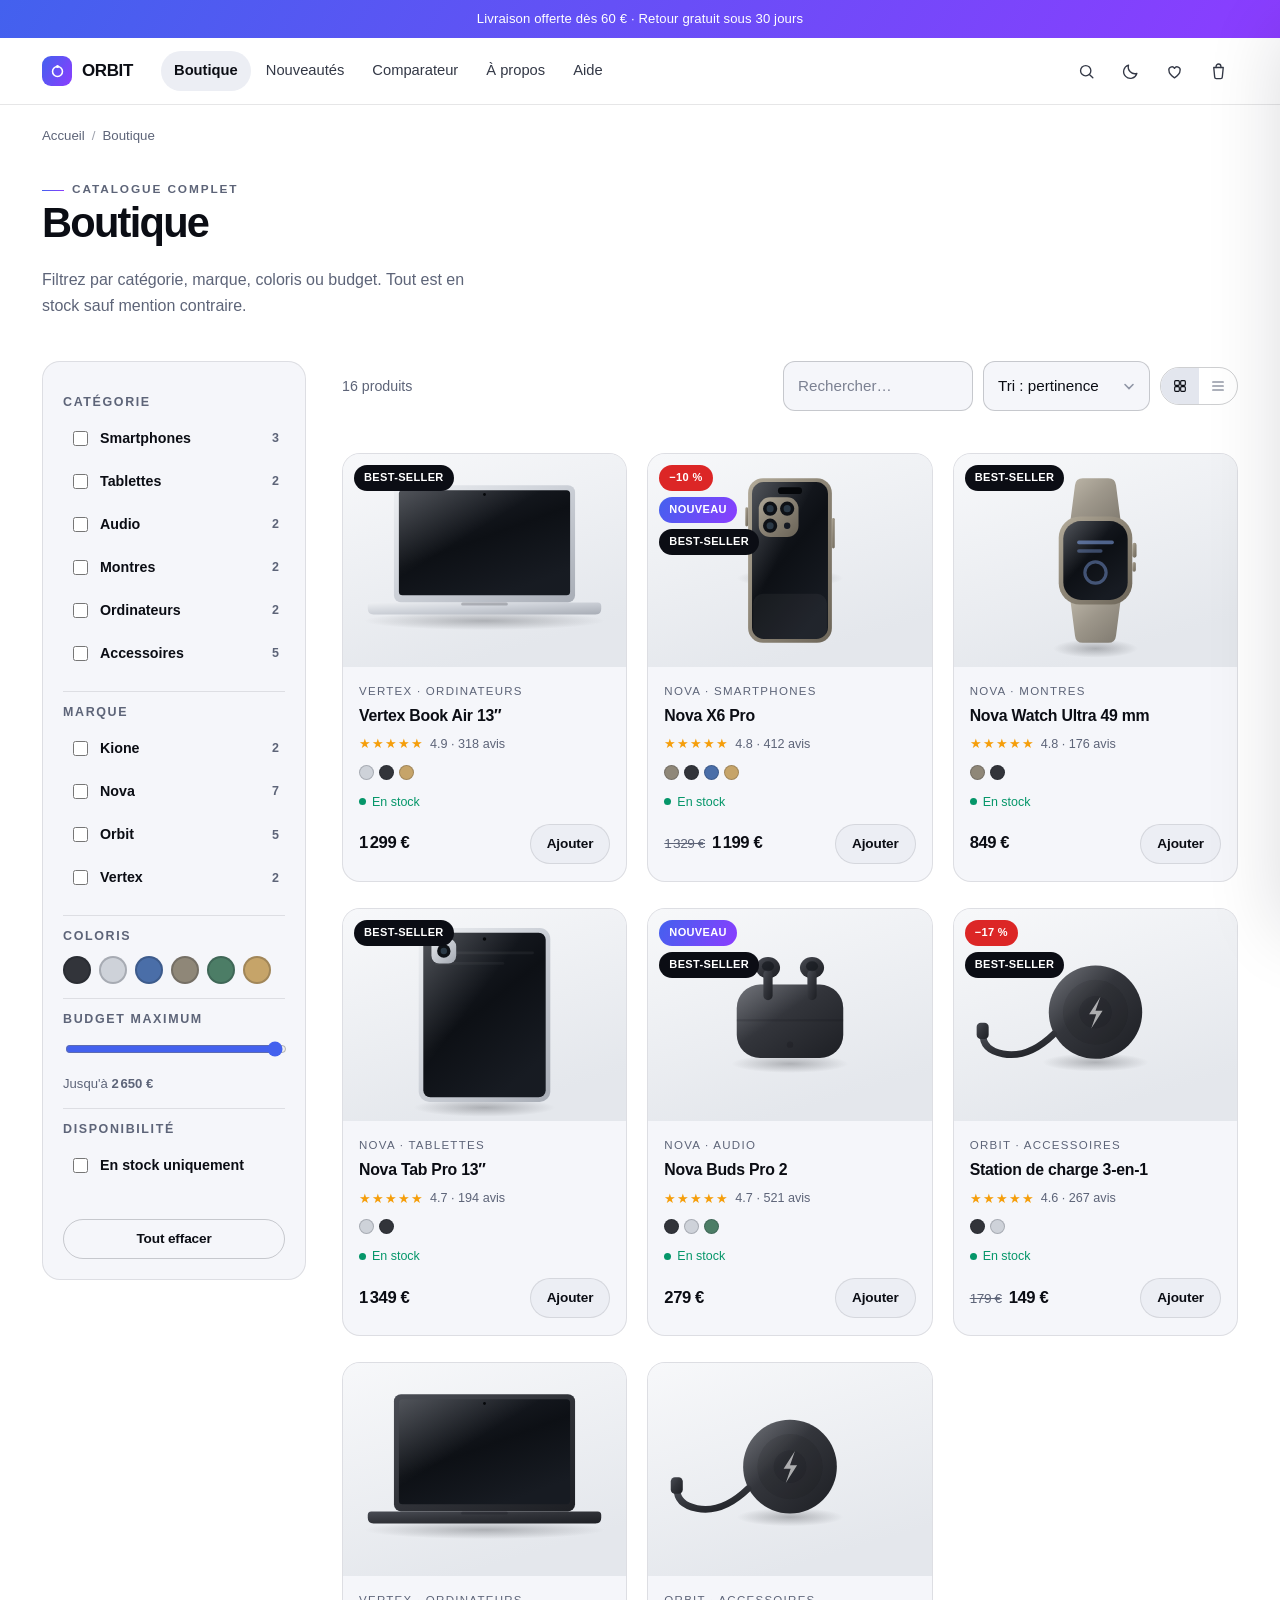
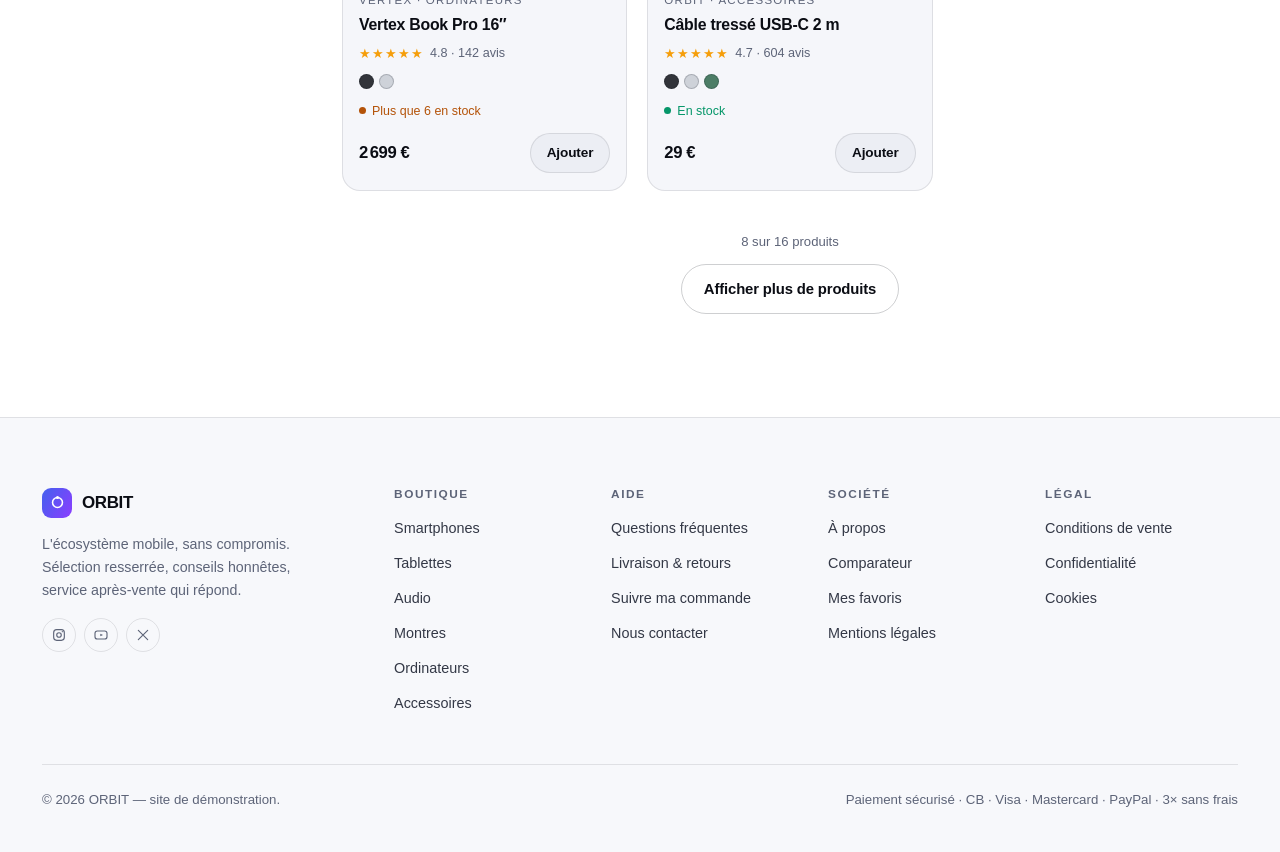
==== commit fcf31802: "Remplace le site par ORBIT, boutique high-tech complète Nouvelle direction artistique et périmètre e" ====
--- a/boutique.html
+++ b/boutique.html
@@ -1,41 +1,60 @@
 <!DOCTYPE html>
-<html lang="fr">
+<html lang="fr" data-theme="dark">
 <head>
 <meta charset="utf-8">
 <meta name="viewport" content="width=device-width, initial-scale=1">
-<title>Boutique — STUDIO</title>
-<meta name="description" content="Tout le catalogue : presets Lightroom, packs photo, LUTs vidéo, overlays et guides pour la photo mobile.">
+<title>Boutique — ORBIT</title>
+<meta name="description" content="Tout le catalogue ORBIT : smartphones, tablettes, audio, montres, ordinateurs et accessoires.">
 <link rel="icon" href="assets/img/favicon.svg" type="image/svg+xml">
 <link rel="stylesheet" href="assets/css/style.css">
+<script>
+  /* Applique le thème avant le premier rendu, pour éviter que la page
+     n'apparaisse une fraction de seconde dans la mauvaise couleur. */
+  (function () {
+    try {
+      var t = JSON.parse(localStorage.getItem('orbit_theme'));
+      if (t !== 'clair' && t !== 'sombre') {
+        t = window.matchMedia('(prefers-color-scheme: light)').matches ? 'clair' : 'sombre';
+      }
+      document.documentElement.setAttribute('data-theme', t === 'clair' ? 'light' : 'dark');
+    } catch (e) { /* stockage indisponible : on garde le thème par défaut */ }
+  })();
+</script>
 </head>
-<body>
+<body class="page">
 <a class="skip-link" href="#contenu">Aller au contenu</a>
+
+<div class="annonce">
+  <span>Livraison offerte dès 60 € · Retour gratuit sous 30 jours</span>
+</div>
 
 <header class="header">
   <div class="container header__inner">
     <a class="logo" href="index.html">
-      <svg viewBox="0 0 24 24" fill="none" stroke="currentColor" stroke-width="1.7" aria-hidden="true">
-        <circle cx="12" cy="12" r="8.5"/><circle cx="12" cy="12" r="2.6" fill="currentColor" stroke="none"/>
-      </svg>
-      STUDIO
+      <span class="logo__mark"><svg viewBox="0 0 24 24" fill="none" stroke="currentColor" stroke-width="2.2" stroke-linecap="round"><circle cx="12" cy="12" r="7"/><circle cx="12" cy="5" r="2.2" fill="currentColor" stroke="none"/></svg></span>
+      ORBIT
     </a>
-    <nav class="nav" id="nav" aria-label="Navigation principale">
-      <a href="index.html">Accueil</a>
-      <a href="boutique.html" aria-current="page">Boutique</a>
-      <a href="a-propos.html">À propos</a>
-      <a href="contact.html">Contact</a>
-    </nav>
+
+    <nav class="nav" id="nav" aria-label="Navigation principale"><a href="boutique.html" aria-current="page">Boutique</a><a href="boutique.html?tri=nouveaute">Nouveautés</a><a href="comparateur.html">Comparateur</a><a href="a-propos.html">À propos</a><a href="faq.html">Aide</a></nav>
+
     <div class="header__actions">
-      <a class="icon-btn" href="panier.html" aria-label="Voir le panier">
-        <svg viewBox="0 0 24 24" fill="none" stroke="currentColor" stroke-width="1.6" stroke-linecap="round" stroke-linejoin="round" aria-hidden="true">
-          <path d="M6 7h12l-1 12a2 2 0 01-2 2H9a2 2 0 01-2-2L6 7z"/><path d="M9 7V5.5a3 3 0 016 0V7"/>
-        </svg>
-        <span class="cart-count" data-cart-count hidden>0</span>
+      <button class="icon-btn" type="button" data-ouvrir-recherche aria-label="Rechercher (Ctrl+K)">
+        <svg viewBox="0 0 24 24" fill="none" stroke="currentColor" stroke-width="1.7" stroke-linecap="round"><circle cx="11" cy="11" r="6.5"/><path d="M16 16l4 4"/></svg>
+      </button>
+      <button class="icon-btn" type="button" data-bascule-theme aria-pressed="false" aria-label="Changer de thème">
+        <svg viewBox="0 0 24 24" fill="none" stroke="currentColor" stroke-width="1.7" stroke-linecap="round" stroke-linejoin="round"><path d="M20 14.5A8.5 8.5 0 0 1 9.5 4a8.5 8.5 0 1 0 10.5 10.5Z"/></svg>
+      </button>
+      <a class="icon-btn" href="favoris.html" aria-label="Mes favoris">
+        <svg viewBox="0 0 24 24" fill="none" stroke="currentColor" stroke-width="1.7" stroke-linecap="round" stroke-linejoin="round"><path d="M12 20s-7-4.5-7-9.2A3.8 3.8 0 0 1 12 8a3.8 3.8 0 0 1 7 2.8C19 15.5 12 20 12 20Z"/></svg>
+        <span class="pastille" data-compteur-favoris hidden>0</span>
       </a>
-      <button class="icon-btn burger" id="burger" aria-label="Ouvrir le menu" aria-expanded="false" aria-controls="nav">
-        <svg viewBox="0 0 24 24" fill="none" stroke="currentColor" stroke-width="1.7" stroke-linecap="round" aria-hidden="true">
-          <path d="M4 7h16M4 12h16M4 17h16"/>
-        </svg>
+      <button class="icon-btn" type="button" data-ouvrir-panier aria-label="Voir le panier">
+        <svg viewBox="0 0 24 24" fill="none" stroke="currentColor" stroke-width="1.7" stroke-linecap="round" stroke-linejoin="round"><path d="M6 7h12l-1.2 12.1A2 2 0 0 1 14.8 21H9.2a2 2 0 0 1-2-1.9L6 7Z"/><path d="M9 7V5.5a3 3 0 0 1 6 0V7"/></svg>
+        <span class="pastille" data-compteur-panier hidden>0</span>
+      </button>
+      <button class="icon-btn burger" id="burger" type="button"
+              aria-label="Ouvrir le menu" aria-expanded="false" aria-controls="nav">
+        <svg viewBox="0 0 24 24" fill="none" stroke="currentColor" stroke-width="1.7" stroke-linecap="round"><path d="M4 7h16M4 12h16M4 17h16"/></svg>
       </button>
     </div>
   </div>
@@ -43,50 +62,50 @@
 
 <main id="contenu">
   <div class="container">
-    <nav class="breadcrumb" aria-label="Fil d'Ariane">
-      <a href="index.html">Accueil</a><span>/</span>Boutique
-    </nav>
-  </div>
-
-  <section class="section" style="padding-top:32px">
+    <nav class="fil" aria-label="Fil d'Ariane"><a href="index.html">Accueil</a><span>/</span>Boutique</nav>
+  </div>
+
+  <section class="section" style="padding-top:26px">
     <div class="container">
       <div class="section-head">
         <div>
           <p class="eyebrow">Catalogue complet</p>
-          <h2>Boutique</h2>
-          <p>Presets, packs photo, LUTs, overlays et guides. Téléchargement immédiat après paiement.</p>
+          <h1 style="font-size:clamp(1.8rem,3.6vw,2.6rem)">Boutique</h1>
+          <p>Filtrez par catégorie, marque, coloris ou budget. Tout est en stock sauf mention contraire.</p>
         </div>
       </div>
 
-      <div class="filters">
-        <div class="chips" id="filtres-categories" role="group" aria-label="Filtrer par catégorie"></div>
-        <div class="filters__right">
-          <label class="sr-only" for="recherche">Rechercher un produit</label>
-          <input class="input" id="recherche" type="search" placeholder="Rechercher…" autocomplete="off">
-          <label class="sr-only" for="tri">Trier les produits</label>
-          <select class="select" id="tri">
-            <option value="defaut">Tri : par défaut</option>
-            <option value="prix-asc">Prix croissant</option>
-            <option value="prix-desc">Prix décroissant</option>
-            <option value="nom">Nom (A–Z)</option>
-          </select>
-        </div>
-      </div>
-
-      <p class="result-count" id="compteur-resultats" aria-live="polite"></p>
-      <div class="grid-products" id="grille-boutique"></div>
-    </div>
-  </section>
-
-  <section class="section" style="padding-top:0">
-    <div class="container">
-      <div class="cta-band">
-        <h2>Une question sur un produit ?</h2>
-        <p class="lead" style="margin-inline:auto">
-          Dites-nous ce que vous cherchez, nous vous orientons vers le pack adapté.
-        </p>
-        <div class="btn-row" style="justify-content:center;margin-top:20px">
-          <a class="btn" href="contact.html">Nous écrire</a>
+      <div class="boutique">
+        <aside class="facettes" id="facettes" aria-label="Filtres"></aside>
+
+        <div>
+          <div class="barre-outils">
+            <span class="compteur-resultats" id="compteur" aria-live="polite"></span>
+            <div class="barre-outils__droite">
+              <label class="sr-only" for="q">Rechercher dans le catalogue</label>
+              <input class="input" id="q" type="search" placeholder="Rechercher…" style="width:190px">
+              <label class="sr-only" for="tri">Trier</label>
+              <select class="select" id="tri">
+                <option value="pertinence">Tri : pertinence</option>
+                <option value="prix-asc">Prix croissant</option>
+                <option value="prix-desc">Prix décroissant</option>
+                <option value="note">Les mieux notés</option>
+                <option value="nouveaute">Nouveautés</option>
+              </select>
+              <div class="bascule-vue" role="group" aria-label="Affichage">
+                <button type="button" data-vue="grille" aria-pressed="true" aria-label="Vue grille"><svg viewBox="0 0 24 24" fill="none" stroke="currentColor" stroke-width="1.7"><rect x="4" y="4" width="7" height="7" rx="1.5"/><rect x="13" y="4" width="7" height="7" rx="1.5"/><rect x="4" y="13" width="7" height="7" rx="1.5"/><rect x="13" y="13" width="7" height="7" rx="1.5"/></svg></button>
+                <button type="button" data-vue="liste" aria-pressed="false" aria-label="Vue liste"><svg viewBox="0 0 24 24" fill="none" stroke="currentColor" stroke-width="1.7" stroke-linecap="round"><path d="M4 6h16M4 12h16M4 18h16"/></svg></button>
+              </div>
+            </div>
+          </div>
+
+          <div class="jetons" id="jetons"></div>
+          <div class="grille-produits" id="grille-boutique" data-vue="grille"></div>
+
+          <div class="charger-plus" id="charger-plus" hidden>
+            <p class="form-note" id="restants"></p>
+            <button class="btn btn--ghost" type="button" id="bouton-plus">Afficher plus de produits</button>
+          </div>
         </div>
       </div>
     </div>
@@ -96,51 +115,100 @@
 <footer class="footer">
   <div class="container">
     <div class="footer__grid">
-      <div class="footer__brand">
+      <div class="footer__marque">
         <a class="logo" href="index.html">
-          <svg viewBox="0 0 24 24" fill="none" stroke="currentColor" stroke-width="1.7" aria-hidden="true">
-            <circle cx="12" cy="12" r="8.5"/><circle cx="12" cy="12" r="2.6" fill="currentColor" stroke="none"/>
-          </svg>
-          STUDIO
+          <span class="logo__mark"><svg viewBox="0 0 24 24" fill="none" stroke="currentColor" stroke-width="2.2" stroke-linecap="round"><circle cx="12" cy="12" r="7"/><circle cx="12" cy="5" r="2.2" fill="currentColor" stroke="none"/></svg></span>
+          ORBIT
         </a>
-        <p>Produits numériques pour la photo mobile. Conçus, testés et mis à jour depuis la France.</p>
-      </div>
+        <p>L'écosystème mobile, sans compromis. Sélection resserrée, conseils honnêtes, service après-vente qui répond.</p>
+        <div class="reseaux">
+          <a href="#" aria-label="Instagram"><svg viewBox="0 0 24 24" fill="none" stroke="currentColor" stroke-width="1.7"><rect x="4" y="4" width="16" height="16" rx="4.5"/><circle cx="12" cy="12" r="3.4"/><circle cx="17" cy="7" r="1" fill="currentColor" stroke="none"/></svg></a>
+          <a href="#" aria-label="YouTube"><svg viewBox="0 0 24 24" fill="none" stroke="currentColor" stroke-width="1.7"><rect x="3" y="6" width="18" height="12" rx="3.5"/><path d="M11 10l4 2-4 2v-4Z" fill="currentColor" stroke="none"/></svg></a>
+          <a href="#" aria-label="X"><svg viewBox="0 0 24 24" fill="none" stroke="currentColor" stroke-width="1.7" stroke-linecap="round"><path d="M5 5l14 14M19 5L5 19"/></svg></a>
+        </div>
+      </div>
+
       <div>
         <h4>Boutique</h4>
         <ul>
-          <li><a href="boutique.html?categorie=presets">Presets Lightroom</a></li>
-          <li><a href="boutique.html?categorie=packs">Packs photo</a></li>
-          <li><a href="boutique.html?categorie=luts">LUTs vidéo</a></li>
-          <li><a href="boutique.html?categorie=overlays">Overlays</a></li>
-          <li><a href="boutique.html?categorie=guides">Guides</a></li>
-        </ul>
-      </div>
-      <div>
-        <h4>Le site</h4>
+          <li><a href="boutique.html?categorie=smartphones">Smartphones</a></li>
+          <li><a href="boutique.html?categorie=tablettes">Tablettes</a></li>
+          <li><a href="boutique.html?categorie=audio">Audio</a></li>
+          <li><a href="boutique.html?categorie=montres">Montres</a></li>
+          <li><a href="boutique.html?categorie=ordinateurs">Ordinateurs</a></li>
+          <li><a href="boutique.html?categorie=accessoires">Accessoires</a></li>
+        </ul>
+      </div>
+
+      <div>
+        <h4>Aide</h4>
+        <ul>
+          <li><a href="faq.html">Questions fréquentes</a></li>
+          <li><a href="livraison-retours.html">Livraison &amp; retours</a></li>
+          <li><a href="suivi.html">Suivre ma commande</a></li>
+          <li><a href="contact.html">Nous contacter</a></li>
+        </ul>
+      </div>
+
+      <div>
+        <h4>Société</h4>
         <ul>
           <li><a href="a-propos.html">À propos</a></li>
-          <li><a href="contact.html">Contact</a></li>
-          <li><a href="panier.html">Panier</a></li>
-          <li><a href="index.html#comment">Comment ça marche</a></li>
-        </ul>
-      </div>
-      <div>
-        <h4>Informations</h4>
-        <ul>
+          <li><a href="comparateur.html">Comparateur</a></li>
+          <li><a href="favoris.html">Mes favoris</a></li>
           <li><a href="mentions-legales.html">Mentions légales</a></li>
+        </ul>
+      </div>
+
+      <div>
+        <h4>Légal</h4>
+        <ul>
           <li><a href="mentions-legales.html#cgv">Conditions de vente</a></li>
           <li><a href="mentions-legales.html#confidentialite">Confidentialité</a></li>
-        </ul>
-      </div>
-    </div>
-    <div class="footer__bottom">
-      <p>© <span data-annee>2026</span> STUDIO. Tous droits réservés.</p>
-      <p>Paiement sécurisé · Téléchargement immédiat</p>
+          <li><a href="mentions-legales.html#cookies">Cookies</a></li>
+        </ul>
+      </div>
+    </div>
+
+    <div class="footer__bas">
+      <p>© <span data-annee>2026</span> ORBIT — site de démonstration.</p>
+      <p>Paiement sécurisé · CB · Visa · Mastercard · PayPal · 3× sans frais</p>
     </div>
   </div>
 </footer>
 
-<script src="assets/js/products.js"></script>
+<div class="voile" id="voile"></div>
+
+<aside class="tiroir" id="tiroir-panier" aria-label="Panier">
+  <div class="tiroir__head">
+    <h2>Votre panier</h2>
+    <button class="icon-btn" type="button" data-fermer-tiroir aria-label="Fermer le panier">
+      <svg viewBox="0 0 24 24" fill="none" stroke="currentColor" stroke-width="1.7" stroke-linecap="round"><path d="M6 6l12 12M18 6L6 18"/></svg>
+    </button>
+  </div>
+  <div class="tiroir__corps" id="tiroir-corps"></div>
+  <div class="tiroir__pied" id="tiroir-pied"></div>
+</aside>
+
+<div class="recherche" id="recherche" role="dialog" aria-modal="true" aria-label="Recherche">
+  <div class="recherche__boite">
+    <div class="recherche__champ">
+      <svg viewBox="0 0 24 24" fill="none" stroke="currentColor" stroke-width="1.7" stroke-linecap="round"><circle cx="11" cy="11" r="6.5"/><path d="M16 16l4 4"/></svg>
+      <label class="sr-only" for="champ-recherche">Rechercher un produit</label>
+      <input id="champ-recherche" type="search" placeholder="Rechercher un produit, une marque…" autocomplete="off">
+      <span class="kbd">Échap</span>
+    </div>
+    <div class="recherche__resultats" id="resultats-recherche"></div>
+  </div>
+</div>
+
+<div class="barre-comparateur" id="barre-comparateur" data-visible="false">
+  <div class="barre-comparateur__vignettes"></div>
+  <span data-compare-texte></span>
+  <a class="btn btn--sm" href="comparateur.html">Comparer</a>
+</div>
+
+<script src="assets/js/data.js"></script>
 <script src="assets/js/app.js"></script>
 </body>
 </html>
--- a/assets/css/style.css
+++ b/assets/css/style.css
@@ -1,276 +1,420 @@
-/* =============================================================
-   STUDIO — thème boutique de produits numériques
-   Feuille de style unique. Sections :
-     1. Variables & reset      6. Cartes produit
-     2. Typographie            7. Page produit
-     3. Boutons & formulaires  8. Panier
-     4. En-tête & navigation   9. Sections de contenu
-     5. Hero                  10. Pied de page & utilitaires
-   ============================================================= */
-
-/* ---------- 1. Variables & reset ---------- */
+/* ==============================================================
+   ORBIT — feuille de style
+   --------------------------------------------------------------
+    1. Jetons & thèmes        9. Page produit
+    2. Base & typographie    10. Panier & tunnel de commande
+    3. Boutons               11. Comparateur & favoris
+    4. Formulaires           12. Contenus éditoriaux
+    5. En-tête & navigation  13. Pied de page
+    6. Tiroirs & surcouches  14. Composants transverses
+    7. Accueil               15. Utilitaires & impression
+    8. Boutique & filtres
+   ============================================================== */
+
+/* ---------- 1. Jetons & thèmes ---------- */
 :root {
+  color-scheme: dark;
+
+  --bg: #08090d;
+  --bg-alt: #0b0d13;
+  --surface: #0f1117;
+  --surface-2: #161923;
+  --surface-3: #1d2130;
+  --line: rgba(255, 255, 255, .09);
+  --line-strong: rgba(255, 255, 255, .17);
+  --text: #eef0f5;
+  --text-soft: #c3c8d4;
+  --muted: #8f95a5;
+  --accent: #6d8cff;
+  --accent-2: #b06cff;
+  --accent-ink: #ffffff;
+  --accent-soft: rgba(109, 140, 255, .14);
+  --success: #34d399;
+  --warning: #fbbf24;
+  --danger: #f87171;
+  --star: #fbbf24;
+
+  --grad: linear-gradient(120deg, var(--accent), var(--accent-2));
+  --grad-soft: linear-gradient(120deg, rgba(109, 140, 255, .18), rgba(176, 108, 255, .12));
+
+  --r-xs: 8px;
+  --r-sm: 12px;
+  --r: 18px;
+  --r-lg: 26px;
+  --r-xl: 34px;
+
+  --sh-sm: 0 1px 2px rgba(0, 0, 0, .35);
+  --sh: 0 10px 30px rgba(0, 0, 0, .38);
+  --sh-lg: 0 30px 70px rgba(0, 0, 0, .5);
+  --ring: 0 0 0 3px rgba(109, 140, 255, .35);
+
+  --container: 1240px;
+  --header-h: 66px;
+  --annonce-h: 38px;
+
+  --font: -apple-system, BlinkMacSystemFont, "Segoe UI", Inter, Roboto, "Helvetica Neue", Arial, sans-serif;
+  --mono: ui-monospace, SFMono-Regular, "SF Mono", Menlo, Consolas, monospace;
+
+  --ease: cubic-bezier(.22, .61, .36, 1);
+  --ease-out: cubic-bezier(.16, 1, .3, 1);
+}
+
+[data-theme="light"] {
+  color-scheme: light;
+
   --bg: #ffffff;
-  --bg-soft: #fafafa;
-  --bg-tint: #f4f4f5;
-  --text: #0b0b0c;
-  --text-soft: #3f3f46;
-  --muted: #71717a;
-  --line: #e7e7ea;
-  --line-strong: #d4d4d8;
-  --accent: #0b0b0c;
-  --accent-soft: #2563eb;
+  --bg-alt: #f7f8fb;
+  --surface: #f5f6fa;
+  --surface-2: #eceef4;
+  --surface-3: #e3e6ee;
+  --line: rgba(12, 15, 26, .10);
+  --line-strong: rgba(12, 15, 26, .20);
+  --text: #0b0d14;
+  --text-soft: #333846;
+  --muted: #5d6478;
+  --accent: #4361ee;
+  --accent-2: #8b3dff;
+  --accent-soft: rgba(67, 97, 238, .10);
   --success: #059669;
+  --warning: #b45309;
   --danger: #dc2626;
-
-  --radius-sm: 8px;
-  --radius: 14px;
-  --radius-lg: 22px;
-
-  --shadow-sm: 0 1px 2px rgba(9, 9, 11, .05);
-  --shadow: 0 4px 20px rgba(9, 9, 11, .06);
-  --shadow-lg: 0 18px 50px rgba(9, 9, 11, .10);
-
-  --container: 1180px;
-  --header-h: 68px;
-
-  --font: -apple-system, BlinkMacSystemFont, "Segoe UI", Inter, Roboto,
-    "Helvetica Neue", Arial, sans-serif;
-
-  --ease: cubic-bezier(.22, .61, .36, 1);
-}
-
-*,
-*::before,
-*::after { box-sizing: border-box; }
+  --star: #f59e0b;
+
+  --sh-sm: 0 1px 2px rgba(12, 15, 26, .06);
+  --sh: 0 10px 30px rgba(12, 15, 26, .09);
+  --sh-lg: 0 30px 70px rgba(12, 15, 26, .14);
+}
+
+/* ---------- 2. Base & typographie ---------- */
+*, *::before, *::after { box-sizing: border-box; }
 
 html {
   -webkit-text-size-adjust: 100%;
   scroll-behavior: smooth;
-  scroll-padding-top: calc(var(--header-h) + 16px);
+  scroll-padding-top: calc(var(--header-h) + 24px);
 }
 
 body {
   margin: 0;
+  background: var(--bg);
+  color: var(--text);
   font-family: var(--font);
   font-size: 16px;
-  line-height: 1.65;
-  color: var(--text);
-  background: var(--bg);
+  line-height: 1.62;
   -webkit-font-smoothing: antialiased;
   text-rendering: optimizeLegibility;
-}
-
-img { max-width: 100%; display: block; }
+  overflow-x: hidden;
+}
+body.no-scroll { overflow: hidden; }
+
+img, svg, video { max-width: 100%; display: block; }
 a { color: inherit; text-decoration: none; }
 button { font: inherit; color: inherit; }
+hr { border: 0; border-top: 1px solid var(--line); margin: 32px 0; }
 
 :focus-visible {
-  outline: 2px solid var(--accent-soft);
+  outline: 2px solid var(--accent);
   outline-offset: 3px;
-  border-radius: 4px;
-}
-
-::selection { background: #0b0b0c; color: #fff; }
+  border-radius: 6px;
+}
+::selection { background: var(--accent); color: #fff; }
+
+h1, h2, h3, h4 {
+  margin: 0 0 .5em;
+  line-height: 1.12;
+  font-weight: 620;
+  letter-spacing: -.028em;
+}
+h1 { font-size: clamp(2.15rem, 5.4vw, 4rem); letter-spacing: -.042em; }
+h2 { font-size: clamp(1.65rem, 3.5vw, 2.5rem); letter-spacing: -.034em; }
+h3 { font-size: 1.15rem; }
+h4 { font-size: 1rem; }
+p { margin: 0 0 1em; }
+
+.display {
+  font-size: clamp(2.6rem, 7vw, 5rem);
+  letter-spacing: -.05em;
+  line-height: 1.02;
+}
+
+.lead {
+  font-size: clamp(1.02rem, 1.5vw, 1.19rem);
+  color: var(--muted);
+  line-height: 1.68;
+  max-width: 60ch;
+}
+
+.eyebrow {
+  display: inline-flex;
+  align-items: center;
+  gap: 8px;
+  font-size: .74rem;
+  font-weight: 640;
+  letter-spacing: .16em;
+  text-transform: uppercase;
+  color: var(--muted);
+  margin-bottom: 14px;
+}
+.eyebrow::before {
+  content: "";
+  width: 22px;
+  height: 1px;
+  background: var(--grad);
+}
+.eyebrow--plain::before { display: none; }
+
+.grad-text {
+  background: var(--grad);
+  -webkit-background-clip: text;
+  background-clip: text;
+  color: transparent;
+}
 
 .container {
   width: 100%;
   max-width: var(--container);
   margin-inline: auto;
-  padding-inline: 24px;
-}
+  padding-inline: 22px;
+}
+.container--narrow { max-width: 860px; }
+
+.section { padding: clamp(56px, 8vw, 104px) 0; }
+.section--tight { padding: clamp(40px, 5vw, 64px) 0; }
+.section--alt { background: var(--bg-alt); }
+.section--line { border-top: 1px solid var(--line); }
+
+.section-head {
+  display: flex;
+  align-items: flex-end;
+  justify-content: space-between;
+  gap: 26px;
+  flex-wrap: wrap;
+  margin-bottom: 42px;
+}
+.section-head h2 { margin-bottom: .18em; }
+.section-head p { margin: 0; color: var(--muted); max-width: 52ch; }
+.section-head--center {
+  flex-direction: column;
+  align-items: center;
+  text-align: center;
+}
+.section-head--center p { margin-inline: auto; }
 
 .skip-link {
   position: absolute;
   left: -9999px;
   top: 8px;
-  z-index: 200;
+  z-index: 300;
   background: var(--text);
-  color: #fff;
-  padding: 10px 16px;
-  border-radius: var(--radius-sm);
+  color: var(--bg);
+  padding: 10px 18px;
+  border-radius: var(--r-xs);
+  font-weight: 600;
 }
 .skip-link:focus { left: 16px; }
 
-/* ---------- 2. Typographie ---------- */
-h1, h2, h3, h4 {
-  margin: 0 0 .5em;
-  line-height: 1.15;
-  letter-spacing: -.022em;
-  font-weight: 600;
-}
-h1 { font-size: clamp(2.1rem, 5.2vw, 3.6rem); letter-spacing: -.035em; }
-h2 { font-size: clamp(1.6rem, 3.4vw, 2.3rem); letter-spacing: -.028em; }
-h3 { font-size: 1.15rem; }
-p  { margin: 0 0 1em; }
-
-.lead {
-  font-size: clamp(1.02rem, 1.6vw, 1.18rem);
-  color: var(--muted);
-  line-height: 1.7;
-  max-width: 58ch;
-}
-
-.eyebrow {
-  display: inline-block;
-  font-size: .74rem;
-  font-weight: 600;
-  letter-spacing: .14em;
-  text-transform: uppercase;
-  color: var(--muted);
-  margin-bottom: 14px;
-}
-
-.section-head {
-  display: flex;
-  align-items: flex-end;
-  justify-content: space-between;
-  gap: 24px;
-  flex-wrap: wrap;
-  margin-bottom: 40px;
-}
-.section-head h2 { margin-bottom: .2em; }
-.section-head p { margin: 0; color: var(--muted); max-width: 46ch; }
-
-.text-center { text-align: center; }
-.text-center .lead,
-.text-center .section-head p { margin-inline: auto; }
-.text-center .section-head { flex-direction: column; align-items: center; }
-
-/* ---------- 3. Boutons & formulaires ---------- */
+/* ---------- 3. Boutons ---------- */
 .btn {
-  --btn-bg: var(--accent);
-  --btn-fg: #fff;
-  --btn-bd: var(--accent);
+  --b-bg: var(--grad);
+  --b-fg: var(--accent-ink);
+  --b-bd: transparent;
+  position: relative;
   display: inline-flex;
   align-items: center;
   justify-content: center;
   gap: 9px;
   padding: 12px 22px;
-  border: 1px solid var(--btn-bd);
-  border-radius: 999px;
-  background: var(--btn-bg);
-  color: var(--btn-fg);
-  font-size: .94rem;
-  font-weight: 550;
+  border: 1px solid var(--b-bd);
+  border-radius: 999px;
+  background: var(--b-bg);
+  color: var(--b-fg);
+  font-size: .93rem;
+  font-weight: 580;
   letter-spacing: -.01em;
   cursor: pointer;
-  transition: transform .18s var(--ease), background .18s var(--ease),
-    border-color .18s var(--ease), color .18s var(--ease), box-shadow .18s var(--ease);
   white-space: nowrap;
-}
-.btn:hover { transform: translateY(-1px); box-shadow: var(--shadow); }
+  transition: transform .2s var(--ease), box-shadow .2s var(--ease),
+              background .2s var(--ease), border-color .2s var(--ease), opacity .2s var(--ease);
+}
+.btn:hover { transform: translateY(-2px); box-shadow: 0 12px 26px rgba(109, 140, 255, .28); }
 .btn:active { transform: translateY(0); }
+.btn svg { width: 17px; height: 17px; flex: none; }
 
 .btn--ghost {
-  --btn-bg: transparent;
-  --btn-fg: var(--text);
-  --btn-bd: var(--line-strong);
-}
-.btn--ghost:hover { --btn-bd: var(--text); }
+  --b-bg: transparent;
+  --b-fg: var(--text);
+  --b-bd: var(--line-strong);
+}
+.btn--ghost:hover { --b-bd: var(--text); box-shadow: none; }
+
+.btn--solid {
+  --b-bg: var(--text);
+  --b-fg: var(--bg);
+}
+.btn--solid:hover { box-shadow: var(--sh); }
 
 .btn--soft {
-  --btn-bg: var(--bg-tint);
-  --btn-fg: var(--text);
-  --btn-bd: transparent;
-}
-.btn--soft:hover { --btn-bg: #e9e9ec; }
-
-.btn--block { width: 100%; }
+  --b-bg: var(--surface-2);
+  --b-fg: var(--text);
+  --b-bd: var(--line);
+}
+.btn--soft:hover { --b-bg: var(--surface-3); box-shadow: none; }
+
 .btn--lg { padding: 15px 30px; font-size: 1rem; }
 .btn--sm { padding: 8px 16px; font-size: .85rem; }
-.btn[disabled] { opacity: .45; pointer-events: none; }
-
-.btn-row {
-  display: flex;
-  gap: 12px;
-  flex-wrap: wrap;
-}
-.text-center .btn-row { justify-content: center; }
-
-.field { margin-bottom: 18px; }
-.field label {
-  display: block;
-  font-size: .86rem;
-  font-weight: 550;
-  margin-bottom: 7px;
-}
-.input,
-.select,
-.textarea {
+.btn--block { width: 100%; }
+.btn[disabled], .btn[aria-disabled="true"] {
+  opacity: .45;
+  pointer-events: none;
+}
+
+.btn-row { display: flex; gap: 12px; flex-wrap: wrap; }
+.section-head--center .btn-row, .text-center .btn-row { justify-content: center; }
+
+.link-arrow {
+  display: inline-flex;
+  align-items: center;
+  gap: 7px;
+  font-weight: 560;
+  font-size: .93rem;
+  color: var(--accent);
+}
+.link-arrow::after { content: "→"; transition: transform .2s var(--ease); }
+.link-arrow:hover::after { transform: translateX(4px); }
+
+/* ---------- 4. Formulaires ---------- */
+.field { margin-bottom: 16px; }
+.field--half { display: grid; grid-template-columns: 1fr 1fr; gap: 14px; }
+@media (max-width: 560px) { .field--half { grid-template-columns: 1fr; } }
+
+label { display: block; font-size: .85rem; font-weight: 560; margin-bottom: 7px; }
+
+.input, .select, .textarea {
   width: 100%;
   padding: 12px 14px;
   border: 1px solid var(--line-strong);
-  border-radius: var(--radius-sm);
-  background: var(--bg);
+  border-radius: var(--r-sm);
+  background: var(--surface);
+  color: var(--text);
   font: inherit;
   font-size: .95rem;
-  color: var(--text);
-  transition: border-color .16s var(--ease), box-shadow .16s var(--ease);
-}
-.input::placeholder, .textarea::placeholder { color: #a1a1aa; }
+  transition: border-color .16s var(--ease), box-shadow .16s var(--ease), background .16s var(--ease);
+}
+.input::placeholder, .textarea::placeholder { color: var(--muted); opacity: .8; }
 .input:focus, .select:focus, .textarea:focus {
   outline: none;
-  border-color: var(--text);
-  box-shadow: 0 0 0 3px rgba(11, 11, 12, .07);
+  border-color: var(--accent);
+  box-shadow: var(--ring);
+}
+.input[aria-invalid="true"], .select[aria-invalid="true"], .textarea[aria-invalid="true"] {
+  border-color: var(--danger);
 }
 .textarea { resize: vertical; min-height: 140px; }
+
 .select {
   appearance: none;
-  padding-right: 38px;
-  background-image: url("data:image/svg+xml,%3Csvg xmlns='http://www.w3.org/2000/svg' viewBox='0 0 12 12'%3E%3Cpath d='M2 4.5L6 8.5L10 4.5' stroke='%2371717a' stroke-width='1.5' fill='none' stroke-linecap='round'/%3E%3C/svg%3E");
+  padding-right: 40px;
+  background-image: url("data:image/svg+xml,%3Csvg xmlns='http://www.w3.org/2000/svg' viewBox='0 0 12 12'%3E%3Cpath d='M2 4.5L6 8.5L10 4.5' stroke='%238f95a5' stroke-width='1.6' fill='none' stroke-linecap='round'/%3E%3C/svg%3E");
   background-repeat: no-repeat;
-  background-position: right 13px center;
+  background-position: right 14px center;
   background-size: 12px;
   cursor: pointer;
 }
+
+.field-error {
+  display: block;
+  margin-top: 6px;
+  font-size: .8rem;
+  color: var(--danger);
+}
 .form-note { font-size: .82rem; color: var(--muted); margin: 0; }
 
-/* ---------- 4. En-tête & navigation ---------- */
+.check {
+  display: flex;
+  align-items: flex-start;
+  gap: 10px;
+  font-size: .9rem;
+  cursor: pointer;
+  margin-bottom: 10px;
+}
+.check input { margin-top: 4px; accent-color: var(--accent); width: 16px; height: 16px; flex: none; }
+.check span { color: var(--text-soft); }
+
+/* ---------- 5. En-tête & navigation ---------- */
+.annonce {
+  height: var(--annonce-h);
+  display: flex;
+  align-items: center;
+  justify-content: center;
+  gap: 10px;
+  background: var(--grad);
+  color: #fff;
+  font-size: .82rem;
+  font-weight: 520;
+  letter-spacing: .01em;
+  padding-inline: 16px;
+  text-align: center;
+}
+.annonce a { text-decoration: underline; text-underline-offset: 3px; }
+
 .header {
   position: sticky;
   top: 0;
-  z-index: 100;
-  background: rgba(255, 255, 255, .82);
-  backdrop-filter: saturate(180%) blur(14px);
-  -webkit-backdrop-filter: saturate(180%) blur(14px);
+  z-index: 120;
+  background: color-mix(in srgb, var(--bg) 82%, transparent);
+  backdrop-filter: saturate(180%) blur(16px);
+  -webkit-backdrop-filter: saturate(180%) blur(16px);
   border-bottom: 1px solid var(--line);
 }
 .header__inner {
   height: var(--header-h);
   display: flex;
   align-items: center;
-  gap: 28px;
+  gap: 20px;
 }
 
 .logo {
   display: inline-flex;
   align-items: center;
-  gap: 9px;
-  font-weight: 650;
-  letter-spacing: .16em;
-  font-size: .95rem;
-  text-transform: uppercase;
-}
-.logo svg { width: 22px; height: 22px; flex: none; }
+  gap: 10px;
+  font-weight: 680;
+  font-size: 1.06rem;
+  letter-spacing: -.02em;
+  flex: none;
+}
+.logo__mark {
+  width: 30px;
+  height: 30px;
+  border-radius: 9px;
+  background: var(--grad);
+  display: grid;
+  place-items: center;
+  flex: none;
+}
+.logo__mark svg { width: 17px; height: 17px; color: #fff; }
 
 .nav {
+  display: flex;
+  align-items: center;
+  gap: 2px;
+  margin-left: 8px;
+}
+.nav a {
+  padding: 8px 13px;
+  border-radius: 999px;
+  font-size: .92rem;
+  color: var(--text-soft);
+  transition: color .16s var(--ease), background .16s var(--ease);
+}
+.nav a:hover { color: var(--text); background: var(--surface-2); }
+.nav a[aria-current="page"] { color: var(--text); font-weight: 580; background: var(--surface-2); }
+
+.header__actions {
   display: flex;
   align-items: center;
   gap: 4px;
   margin-left: auto;
 }
-.nav a {
-  padding: 8px 14px;
-  border-radius: 999px;
-  font-size: .93rem;
-  color: var(--text-soft);
-  transition: color .16s var(--ease), background .16s var(--ease);
-}
-.nav a:hover { color: var(--text); background: var(--bg-tint); }
-.nav a[aria-current="page"] { color: var(--text); font-weight: 550; }
-
-.header__actions { display: flex; align-items: center; gap: 8px; }
 
 .icon-btn {
   position: relative;
@@ -282,662 +426,1385 @@
   border: 1px solid transparent;
   border-radius: 999px;
   background: transparent;
+  color: var(--text-soft);
   cursor: pointer;
-  transition: background .16s var(--ease), border-color .16s var(--ease);
-}
-.icon-btn:hover { background: var(--bg-tint); }
-.icon-btn svg { width: 20px; height: 20px; }
-
-.cart-count {
+  transition: background .16s var(--ease), color .16s var(--ease);
+}
+.icon-btn:hover { background: var(--surface-2); color: var(--text); }
+.icon-btn svg { width: 19px; height: 19px; }
+
+.pastille {
   position: absolute;
-  top: 2px;
-  right: 1px;
-  min-width: 18px;
-  height: 18px;
+  top: 1px;
+  right: 0;
+  min-width: 17px;
+  height: 17px;
   padding: 0 5px;
   display: grid;
   place-items: center;
   border-radius: 999px;
-  background: var(--text);
+  background: var(--grad);
   color: #fff;
-  font-size: .68rem;
-  font-weight: 600;
+  font-size: .66rem;
+  font-weight: 680;
   line-height: 1;
 }
-.cart-count[hidden] { display: none; }
+.pastille[hidden] { display: none; }
 
 .burger { display: none; }
 
-@media (max-width: 860px) {
-  .burger { display: inline-flex; }
+@media (max-width: 1000px) {
   .nav {
     position: fixed;
-    inset: var(--header-h) 0 auto 0;
+    inset: calc(var(--annonce-h) + var(--header-h)) 0 auto 0;
     flex-direction: column;
     align-items: stretch;
     gap: 2px;
-    padding: 16px 24px 26px;
+    margin: 0;
+    padding: 14px 22px 24px;
     background: var(--bg);
     border-bottom: 1px solid var(--line);
-    box-shadow: var(--shadow);
-    transform: translateY(-8px);
+    box-shadow: var(--sh);
+    transform: translateY(-10px);
     opacity: 0;
     pointer-events: none;
-    transition: opacity .2s var(--ease), transform .2s var(--ease);
+    transition: opacity .22s var(--ease), transform .22s var(--ease);
   }
-  .nav[data-open="true"] {
-    transform: translateY(0);
-    opacity: 1;
-    pointer-events: auto;
-  }
+  .nav[data-open="true"] { transform: none; opacity: 1; pointer-events: auto; }
   .nav a { padding: 12px 14px; font-size: 1rem; }
-}
-
-/* ---------- 5. Hero ---------- */
+  .burger { display: inline-flex; }
+}
+
+/* ---------- 6. Tiroirs & surcouches ---------- */
+.voile {
+  position: fixed;
+  inset: 0;
+  z-index: 190;
+  background: rgba(4, 5, 8, .62);
+  backdrop-filter: blur(3px);
+  opacity: 0;
+  pointer-events: none;
+  transition: opacity .28s var(--ease);
+}
+.voile[data-open="true"] { opacity: 1; pointer-events: auto; }
+
+.tiroir {
+  position: fixed;
+  top: 0;
+  right: 0;
+  z-index: 200;
+  width: min(420px, 100%);
+  height: 100dvh;
+  display: flex;
+  flex-direction: column;
+  background: var(--bg);
+  border-left: 1px solid var(--line);
+  box-shadow: var(--sh-lg);
+  transform: translateX(100%);
+  transition: transform .34s var(--ease-out);
+}
+.tiroir[data-open="true"] { transform: none; }
+
+.tiroir__head {
+  display: flex;
+  align-items: center;
+  justify-content: space-between;
+  gap: 12px;
+  padding: 18px 20px;
+  border-bottom: 1px solid var(--line);
+  flex: none;
+}
+.tiroir__head h2 { margin: 0; font-size: 1.05rem; }
+.tiroir__corps { flex: 1; overflow-y: auto; padding: 6px 20px; }
+.tiroir__pied {
+  flex: none;
+  padding: 18px 20px;
+  border-top: 1px solid var(--line);
+  background: var(--surface);
+}
+
+/* Recherche */
+.recherche {
+  position: fixed;
+  inset: 0;
+  z-index: 210;
+  display: grid;
+  place-items: start center;
+  padding: clamp(20px, 9vh, 110px) 20px 20px;
+  opacity: 0;
+  pointer-events: none;
+  transition: opacity .22s var(--ease);
+}
+.recherche[data-open="true"] { opacity: 1; pointer-events: auto; }
+.recherche__boite {
+  width: min(680px, 100%);
+  background: var(--bg);
+  border: 1px solid var(--line-strong);
+  border-radius: var(--r-lg);
+  box-shadow: var(--sh-lg);
+  overflow: hidden;
+  transform: translateY(-12px) scale(.985);
+  transition: transform .26s var(--ease-out);
+}
+.recherche[data-open="true"] .recherche__boite { transform: none; }
+.recherche__champ {
+  display: flex;
+  align-items: center;
+  gap: 12px;
+  padding: 16px 20px;
+  border-bottom: 1px solid var(--line);
+}
+.recherche__champ svg { width: 20px; height: 20px; color: var(--muted); flex: none; }
+.recherche__champ input {
+  flex: 1;
+  border: 0;
+  background: none;
+  color: var(--text);
+  font: inherit;
+  font-size: 1.05rem;
+  outline: none;
+}
+.recherche__resultats { max-height: min(56vh, 460px); overflow-y: auto; padding: 8px; }
+.resultat {
+  display: flex;
+  align-items: center;
+  gap: 13px;
+  padding: 10px 12px;
+  border-radius: var(--r-sm);
+  transition: background .14s var(--ease);
+}
+.resultat:hover, .resultat:focus-visible { background: var(--surface-2); }
+.resultat img {
+  width: 52px;
+  height: 40px;
+  object-fit: cover;
+  border-radius: 8px;
+  background: var(--surface-2);
+  flex: none;
+}
+.resultat__nom { font-size: .94rem; font-weight: 550; }
+.resultat__meta { font-size: .8rem; color: var(--muted); }
+.resultat__prix { margin-left: auto; font-weight: 600; font-size: .92rem; }
+.recherche__vide { padding: 30px 20px; text-align: center; color: var(--muted); font-size: .92rem; }
+.kbd {
+  font-family: var(--mono);
+  font-size: .7rem;
+  padding: 3px 6px;
+  border: 1px solid var(--line-strong);
+  border-radius: 5px;
+  color: var(--muted);
+}
+
+/* Notifications */
+.toasts {
+  position: fixed;
+  left: 50%;
+  bottom: 24px;
+  z-index: 250;
+  transform: translateX(-50%);
+  display: flex;
+  flex-direction: column;
+  gap: 9px;
+  align-items: center;
+  pointer-events: none;
+  width: min(420px, calc(100% - 32px));
+  transition: bottom .3s var(--ease);
+}
+/* Sans cette règle, les notifications se superposeraient à la barre de
+   comparaison ou à la barre d'achat collante. */
+body:has(.barre-comparateur[data-visible="true"]) .toasts,
+body:has(.barre-achat[data-visible="true"]) .toasts { bottom: 92px; }
+.toast {
+  display: flex;
+  align-items: center;
+  gap: 10px;
+  width: 100%;
+  padding: 12px 18px;
+  border-radius: 999px;
+  background: var(--surface-3);
+  border: 1px solid var(--line-strong);
+  color: var(--text);
+  font-size: .9rem;
+  box-shadow: var(--sh-lg);
+  opacity: 0;
+  transform: translateY(14px);
+  transition: opacity .26s var(--ease), transform .26s var(--ease);
+}
+.toast[data-show="true"] { opacity: 1; transform: none; }
+.toast svg { width: 17px; height: 17px; flex: none; color: var(--success); }
+
+/* ---------- 7. Accueil ---------- */
 .hero {
-  padding: clamp(56px, 9vw, 104px) 0 clamp(48px, 7vw, 84px);
+  position: relative;
+  padding: clamp(48px, 7vw, 90px) 0 clamp(52px, 7vw, 96px);
+  overflow: hidden;
+}
+.hero::before {
+  content: "";
+  position: absolute;
+  inset: -30% -10% auto -10%;
+  height: 780px;
   background:
-    radial-gradient(900px 420px at 78% -10%, #eef2ff 0%, rgba(238, 242, 255, 0) 70%),
-    radial-gradient(700px 380px at 8% 0%, #fdf2f8 0%, rgba(253, 242, 248, 0) 68%);
-}
+    radial-gradient(620px 420px at 74% 24%, rgba(109, 140, 255, .3), transparent 66%),
+    radial-gradient(520px 380px at 22% 8%, rgba(176, 108, 255, .22), transparent 62%);
+  pointer-events: none;
+}
+.hero > * { position: relative; }
 .hero__grid {
   display: grid;
-  grid-template-columns: 1.05fr .95fr;
-  gap: clamp(32px, 5vw, 64px);
-  align-items: center;
-}
-.hero h1 { margin-bottom: 18px; }
+  grid-template-columns: 1.02fr .98fr;
+  gap: clamp(28px, 4vw, 58px);
+  align-items: center;
+}
+.hero h1 { margin-bottom: 20px; }
 .hero .lead { margin-bottom: 30px; }
 
 .hero__media {
   position: relative;
-  border-radius: var(--radius-lg);
-  overflow: hidden;
-  box-shadow: var(--shadow-lg);
-  aspect-ratio: 4 / 3;
-}
-.hero__media img { width: 100%; height: 100%; object-fit: cover; }
+  display: grid;
+  place-items: center;
+}
+.hero__media img { width: 100%; max-width: 560px; filter: drop-shadow(0 30px 60px rgba(0, 0, 0, .45)); }
+
+.hero__puces {
+  display: flex;
+  gap: 8px;
+  flex-wrap: wrap;
+  margin-bottom: 22px;
+}
+.puce {
+  display: inline-flex;
+  align-items: center;
+  gap: 7px;
+  padding: 6px 13px;
+  border: 1px solid var(--line);
+  border-radius: 999px;
+  background: var(--surface);
+  font-size: .8rem;
+  color: var(--text-soft);
+}
+.puce svg { width: 14px; height: 14px; color: var(--accent); }
 
 .hero__stats {
   display: flex;
   gap: 34px;
   flex-wrap: wrap;
-  margin-top: 36px;
+  margin-top: 34px;
   padding-top: 26px;
   border-top: 1px solid var(--line);
 }
-.hero__stats div strong {
+.hero__stats strong {
   display: block;
-  font-size: 1.5rem;
-  font-weight: 600;
+  font-size: 1.55rem;
+  font-weight: 640;
+  letter-spacing: -.03em;
+}
+.hero__stats span { font-size: .84rem; color: var(--muted); }
+
+@media (max-width: 900px) {
+  .hero__grid { grid-template-columns: 1fr; }
+  .hero__media { order: -1; }
+  .hero__media img { max-width: 380px; }
+}
+
+.bandeau-confiance {
+  display: grid;
+  grid-template-columns: repeat(auto-fit, minmax(190px, 1fr));
+  gap: 18px;
+  padding: 26px 0;
+  border-block: 1px solid var(--line);
+}
+.confiance {
+  display: flex;
+  gap: 12px;
+  align-items: flex-start;
+}
+.confiance svg { width: 21px; height: 21px; color: var(--accent); flex: none; margin-top: 3px; }
+.confiance strong { display: block; font-size: .92rem; font-weight: 580; }
+.confiance span { font-size: .82rem; color: var(--muted); }
+
+.cat-grid {
+  display: grid;
+  grid-template-columns: repeat(auto-fit, minmax(166px, 1fr));
+  gap: 16px;
+}
+.cat-card {
+  position: relative;
+  display: flex;
+  flex-direction: column;
+  justify-content: space-between;
+  gap: 18px;
+  min-height: 190px;
+  padding: 20px;
+  border: 1px solid var(--line);
+  border-radius: var(--r);
+  background: var(--surface);
+  overflow: hidden;
+  transition: transform .24s var(--ease), border-color .24s var(--ease);
+}
+.cat-card:hover { transform: translateY(-4px); border-color: var(--line-strong); }
+.cat-card img {
+  width: 104px;
+  height: 78px;
+  object-fit: contain;
+  align-self: flex-end;
+  border-radius: 10px;
+  transition: transform .3s var(--ease);
+}
+.cat-card:hover img { transform: scale(1.07) rotate(-2deg); }
+.cat-card strong { font-size: 1rem; font-weight: 600; }
+.cat-card span { display: block; font-size: .8rem; color: var(--muted); }
+
+.promo {
+  position: relative;
+  display: grid;
+  grid-template-columns: 1.1fr .9fr;
+  gap: 30px;
+  align-items: center;
+  padding: clamp(28px, 4vw, 50px);
+  border: 1px solid var(--line);
+  border-radius: var(--r-xl);
+  background: var(--grad-soft), var(--surface);
+  overflow: hidden;
+}
+.promo h2 { margin-bottom: 12px; }
+.promo img { border-radius: var(--r); }
+@media (max-width: 800px) { .promo { grid-template-columns: 1fr; } }
+
+.compte-rebours {
+  display: flex;
+  gap: 10px;
+  margin: 20px 0 24px;
+}
+.compte-rebours div {
+  min-width: 62px;
+  padding: 10px 8px;
+  text-align: center;
+  border: 1px solid var(--line);
+  border-radius: var(--r-sm);
+  background: var(--bg);
+}
+.compte-rebours strong {
+  display: block;
+  font-size: 1.35rem;
+  font-weight: 640;
+  font-variant-numeric: tabular-nums;
   letter-spacing: -.02em;
 }
-.hero__stats div span { font-size: .85rem; color: var(--muted); }
-
-@media (max-width: 860px) {
-  .hero__grid { grid-template-columns: 1fr; }
-  .hero__media { order: -1; aspect-ratio: 16 / 10; }
-}
-
-/* ---------- 6. Cartes produit ---------- */
-.section { padding: clamp(56px, 8vw, 96px) 0; }
-.section--soft { background: var(--bg-soft); }
-.section--line { border-top: 1px solid var(--line); }
-
-.grid-products {
-  display: grid;
-  grid-template-columns: repeat(auto-fill, minmax(258px, 1fr));
-  gap: 28px 24px;
-}
-
-.card {
+.compte-rebours span { font-size: .68rem; color: var(--muted); text-transform: uppercase; letter-spacing: .1em; }
+
+.avis-grid {
+  display: grid;
+  grid-template-columns: repeat(auto-fit, minmax(270px, 1fr));
+  gap: 20px;
+}
+.avis-card {
+  padding: 24px;
+  border: 1px solid var(--line);
+  border-radius: var(--r);
+  background: var(--surface);
+}
+.avis-card p { font-size: .95rem; color: var(--text-soft); }
+.avis-card footer { font-size: .84rem; color: var(--muted); display: flex; align-items: center; gap: 9px; }
+.avatar {
+  width: 30px;
+  height: 30px;
+  border-radius: 999px;
+  background: var(--grad);
+  color: #fff;
+  display: grid;
+  place-items: center;
+  font-size: .78rem;
+  font-weight: 640;
+  flex: none;
+}
+
+.faq { max-width: 780px; margin-inline: auto; }
+.faq details { border-bottom: 1px solid var(--line); }
+.faq summary {
+  cursor: pointer;
+  list-style: none;
+  padding: 18px 44px 18px 0;
+  font-weight: 560;
+  position: relative;
+}
+.faq summary::-webkit-details-marker { display: none; }
+.faq summary::after {
+  content: "";
+  position: absolute;
+  right: 10px;
+  top: 50%;
+  width: 9px;
+  height: 9px;
+  border-right: 1.7px solid var(--muted);
+  border-bottom: 1.7px solid var(--muted);
+  transform: translateY(-70%) rotate(45deg);
+  transition: transform .22s var(--ease);
+}
+.faq details[open] summary::after { transform: translateY(-25%) rotate(-135deg); }
+.faq details > div, .faq details > p {
+  color: var(--muted);
+  font-size: .94rem;
+  padding-bottom: 18px;
+  max-width: 68ch;
+  margin: 0;
+}
+
+.newsletter-band {
+  padding: clamp(32px, 5vw, 58px);
+  border-radius: var(--r-xl);
+  border: 1px solid var(--line);
+  background: var(--grad-soft), var(--surface);
+  text-align: center;
+}
+.newsletter-form {
+  display: flex;
+  gap: 10px;
+  max-width: 460px;
+  margin: 24px auto 0;
+  flex-wrap: wrap;
+}
+.newsletter-form .input { flex: 1; min-width: 210px; }
+
+/* ---------- 8. Boutique & filtres ---------- */
+.boutique {
+  display: grid;
+  grid-template-columns: 264px 1fr;
+  gap: 36px;
+  align-items: start;
+}
+@media (max-width: 940px) { .boutique { grid-template-columns: 1fr; } }
+
+.facettes {
+  position: sticky;
+  top: calc(var(--header-h) + 20px);
+  padding: 20px;
+  border: 1px solid var(--line);
+  border-radius: var(--r);
+  background: var(--surface);
+}
+.facette { padding: 14px 0; border-bottom: 1px solid var(--line); }
+.facette:last-of-type { border-bottom: 0; }
+.facette > h3 {
+  font-size: .78rem;
+  letter-spacing: .13em;
+  text-transform: uppercase;
+  color: var(--muted);
+  margin-bottom: 12px;
+}
+.facette__liste { display: flex; flex-direction: column; gap: 3px; }
+
+.coche {
+  display: flex;
+  align-items: center;
+  gap: 9px;
+  padding: 5px 6px;
+  border-radius: var(--r-xs);
+  font-size: .89rem;
+  cursor: pointer;
+  transition: background .14s var(--ease);
+}
+.coche:hover { background: var(--surface-2); }
+.coche input { accent-color: var(--accent); width: 15px; height: 15px; flex: none; }
+.coche .compte { margin-left: auto; font-size: .78rem; color: var(--muted); }
+
+.pastilles-couleur { display: flex; gap: 8px; flex-wrap: wrap; }
+.pastille-couleur {
+  width: 28px;
+  height: 28px;
+  border-radius: 999px;
+  border: 2px solid var(--line-strong);
+  cursor: pointer;
+  padding: 0;
+  transition: transform .16s var(--ease), border-color .16s var(--ease);
+}
+.pastille-couleur:hover { transform: scale(1.1); }
+.pastille-couleur[aria-pressed="true"] {
+  border-color: var(--accent);
+  box-shadow: 0 0 0 3px var(--accent-soft);
+}
+
+.barre-outils {
+  display: flex;
+  align-items: center;
+  gap: 12px;
+  flex-wrap: wrap;
+  margin-bottom: 22px;
+}
+.barre-outils .select { width: auto; }
+.compteur-resultats { font-size: .89rem; color: var(--muted); }
+.barre-outils__droite { margin-left: auto; display: flex; gap: 10px; align-items: center; flex-wrap: wrap; }
+
+.jetons { display: flex; gap: 8px; flex-wrap: wrap; margin-bottom: 20px; }
+.jeton {
+  display: inline-flex;
+  align-items: center;
+  gap: 7px;
+  padding: 5px 8px 5px 13px;
+  border: 1px solid var(--line-strong);
+  border-radius: 999px;
+  background: var(--surface);
+  font-size: .82rem;
+  cursor: pointer;
+}
+.jeton:hover { border-color: var(--danger); color: var(--danger); }
+.jeton span { font-size: 1rem; line-height: 1; opacity: .7; }
+
+.bascule-vue { display: inline-flex; border: 1px solid var(--line-strong); border-radius: 999px; overflow: hidden; }
+.bascule-vue button {
+  width: 38px;
+  height: 36px;
+  border: 0;
+  background: transparent;
+  color: var(--muted);
+  cursor: pointer;
+  display: grid;
+  place-items: center;
+  transition: background .14s var(--ease), color .14s var(--ease);
+}
+.bascule-vue button svg { width: 16px; height: 16px; }
+.bascule-vue button[aria-pressed="true"] { background: var(--surface-3); color: var(--text); }
+
+.grille-produits {
+  display: grid;
+  grid-template-columns: repeat(auto-fill, minmax(238px, 1fr));
+  gap: 26px 20px;
+}
+.grille-produits[data-vue="liste"] { grid-template-columns: 1fr; gap: 16px; }
+
+/* Carte produit */
+.produit {
+  position: relative;
   display: flex;
   flex-direction: column;
-  background: var(--bg);
-  border-radius: var(--radius);
-  transition: transform .22s var(--ease);
-}
-.card:hover { transform: translateY(-4px); }
-.card:hover .card__media img { transform: scale(1.045); }
-
-.card__media {
+  border: 1px solid var(--line);
+  border-radius: var(--r);
+  background: var(--surface);
+  overflow: hidden;
+  transition: transform .24s var(--ease), border-color .24s var(--ease), box-shadow .24s var(--ease);
+}
+.produit:hover {
+  transform: translateY(-5px);
+  border-color: var(--line-strong);
+  box-shadow: var(--sh);
+}
+.produit__media {
   position: relative;
-  border-radius: var(--radius);
+  display: block;
+  aspect-ratio: 4 / 3;
+  background: #eef0f4;
   overflow: hidden;
-  background: var(--bg-tint);
-  aspect-ratio: 4 / 3;
-  border: 1px solid var(--line);
-}
-.card__media img {
+}
+.produit__media img {
   width: 100%;
   height: 100%;
   object-fit: cover;
-  transition: transform .5s var(--ease);
-}
-
-.badge {
+  transition: transform .45s var(--ease);
+}
+.produit:hover .produit__media img { transform: scale(1.05); }
+
+.etiquettes {
   position: absolute;
-  top: 12px;
-  left: 12px;
-  padding: 5px 11px;
-  border-radius: 999px;
-  background: rgba(255, 255, 255, .92);
-  backdrop-filter: blur(6px);
+  top: 11px;
+  left: 11px;
+  display: flex;
+  flex-direction: column;
+  gap: 6px;
+  align-items: flex-start;
+  z-index: 2;
+}
+.etiquette {
+  padding: 4px 10px;
+  border-radius: 999px;
+  font-size: .69rem;
+  font-weight: 660;
+  letter-spacing: .03em;
+  text-transform: uppercase;
+  background: var(--text);
+  color: var(--bg);
+}
+.etiquette--promo { background: var(--danger); color: #fff; }
+.etiquette--neuf { background: var(--grad); color: #fff; }
+.etiquette--rupture { background: #3d4250; color: #fff; }
+
+.actions-flottantes {
+  position: absolute;
+  top: 11px;
+  right: 11px;
+  display: flex;
+  flex-direction: column;
+  gap: 7px;
+  z-index: 2;
+  opacity: 0;
+  transform: translateX(6px);
+  transition: opacity .22s var(--ease), transform .22s var(--ease);
+}
+.produit:hover .actions-flottantes,
+.produit:focus-within .actions-flottantes { opacity: 1; transform: none; }
+@media (hover: none) { .actions-flottantes { opacity: 1; transform: none; } }
+
+.action-ronde {
+  width: 34px;
+  height: 34px;
+  display: grid;
+  place-items: center;
+  border: 1px solid rgba(12, 15, 26, .1);
+  border-radius: 999px;
+  background: rgba(255, 255, 255, .94);
+  color: #0b0d14;
+  cursor: pointer;
+  transition: background .16s var(--ease), color .16s var(--ease), transform .16s var(--ease);
+}
+.action-ronde:hover { transform: scale(1.08); }
+.action-ronde svg { width: 16px; height: 16px; }
+.action-ronde[aria-pressed="true"] { background: var(--danger); color: #fff; border-color: transparent; }
+.action-ronde[data-comparer][aria-pressed="true"] { background: var(--accent); color: #fff; }
+
+.produit__corps {
+  display: flex;
+  flex-direction: column;
+  flex: 1;
+  padding: 15px 16px 17px;
+}
+.produit__marque {
   font-size: .72rem;
-  font-weight: 600;
-  letter-spacing: .02em;
-  box-shadow: var(--shadow-sm);
-}
-
-.card__body { padding: 16px 2px 0; flex: 1; display: flex; flex-direction: column; }
-.card__cat {
-  font-size: .74rem;
-  letter-spacing: .1em;
+  letter-spacing: .11em;
   text-transform: uppercase;
   color: var(--muted);
-  margin-bottom: 6px;
-}
-.card__title { font-size: 1.02rem; font-weight: 600; margin: 0 0 5px; letter-spacing: -.015em; }
-.card__desc {
+  margin-bottom: 5px;
+}
+.produit__nom {
+  font-size: .99rem;
+  font-weight: 580;
+  letter-spacing: -.015em;
+  margin: 0 0 7px;
+  line-height: 1.32;
+}
+.note { display: flex; align-items: center; gap: 6px; font-size: .79rem; color: var(--muted); margin-bottom: 10px; }
+.etoiles { color: var(--star); letter-spacing: 1px; font-size: .82rem; }
+
+.produit__couleurs { display: flex; gap: 5px; margin-bottom: 12px; }
+.pion {
+  width: 15px;
+  height: 15px;
+  border-radius: 999px;
+  border: 1px solid var(--line-strong);
+}
+
+.produit__pied {
+  margin-top: auto;
+  display: flex;
+  align-items: center;
+  justify-content: space-between;
+  gap: 10px;
+}
+.prix { font-weight: 640; letter-spacing: -.025em; font-size: 1.04rem; }
+.prix s { color: var(--muted); font-weight: 400; font-size: .82em; margin-right: 7px; }
+.prix-eco { font-size: .76rem; color: var(--success); font-weight: 560; }
+
+.stock { display: inline-flex; align-items: center; gap: 6px; font-size: .78rem; }
+.stock::before { content: ""; width: 7px; height: 7px; border-radius: 999px; background: currentColor; }
+.stock--ok { color: var(--success); }
+.stock--bas { color: var(--warning); }
+.stock--non { color: var(--muted); }
+
+/* Vue liste */
+.grille-produits[data-vue="liste"] .produit { flex-direction: row; }
+.grille-produits[data-vue="liste"] .produit__media { width: 240px; flex: none; aspect-ratio: 4 / 3; }
+.grille-produits[data-vue="liste"] .produit__corps { padding: 18px 22px; }
+.grille-produits[data-vue="liste"] .produit__nom { font-size: 1.12rem; }
+.grille-produits[data-vue="liste"] .produit__desc {
+  display: block;
   font-size: .89rem;
   color: var(--muted);
-  margin: 0 0 14px;
-  flex: 1;
-  display: -webkit-box;
-  -webkit-line-clamp: 2;
-  -webkit-box-orient: vertical;
+  margin-bottom: 12px;
+  max-width: 62ch;
+}
+.produit__desc { display: none; }
+@media (max-width: 640px) {
+  .grille-produits[data-vue="liste"] .produit { flex-direction: column; }
+  .grille-produits[data-vue="liste"] .produit__media { width: 100%; }
+}
+
+.vide {
+  grid-column: 1 / -1;
+  padding: 60px 20px;
+  text-align: center;
+  border: 1px dashed var(--line-strong);
+  border-radius: var(--r);
+  color: var(--muted);
+}
+.vide h3 { color: var(--text); margin-bottom: 8px; }
+
+.charger-plus { display: grid; place-items: center; margin-top: 40px; gap: 12px; }
+
+/* Squelettes de chargement */
+.squelette {
+  border-radius: var(--r);
+  background: linear-gradient(100deg, var(--surface) 30%, var(--surface-2) 50%, var(--surface) 70%);
+  background-size: 220% 100%;
+  animation: glisse 1.3s linear infinite;
+}
+@keyframes glisse { to { background-position: -220% 0; } }
+
+/* ---------- 9. Page produit ---------- */
+.fil { font-size: .83rem; color: var(--muted); padding: 20px 0 0; }
+.fil a:hover { color: var(--text); text-decoration: underline; text-underline-offset: 3px; }
+.fil span { margin: 0 7px; opacity: .6; }
+
+.fiche {
+  display: grid;
+  grid-template-columns: 1.06fr .94fr;
+  gap: clamp(28px, 4.5vw, 60px);
+  align-items: start;
+  padding: 26px 0 clamp(50px, 7vw, 84px);
+}
+@media (max-width: 900px) { .fiche { grid-template-columns: 1fr; } }
+
+.galerie { position: sticky; top: calc(var(--header-h) + 20px); }
+@media (max-width: 900px) { .galerie { position: static; } }
+.galerie__principale {
+  position: relative;
+  aspect-ratio: 4 / 3;
+  border: 1px solid var(--line);
+  border-radius: var(--r-lg);
   overflow: hidden;
-}
-.card__foot {
-  display: flex;
-  align-items: center;
-  justify-content: space-between;
-  gap: 12px;
-}
-
-.price { font-weight: 600; letter-spacing: -.02em; }
-.price s { color: var(--muted); font-weight: 400; margin-right: 7px; font-size: .88em; }
-
-.empty-state {
-  grid-column: 1 / -1;
-  padding: 64px 20px;
-  text-align: center;
-  color: var(--muted);
-  border: 1px dashed var(--line-strong);
-  border-radius: var(--radius);
-}
-
-/* Filtres boutique */
-.filters {
-  display: flex;
-  align-items: center;
-  gap: 12px;
-  flex-wrap: wrap;
-  margin-bottom: 32px;
-  padding-bottom: 24px;
-  border-bottom: 1px solid var(--line);
-}
-.chips { display: flex; gap: 8px; flex-wrap: wrap; }
-.chip {
-  padding: 8px 15px;
-  border: 1px solid var(--line-strong);
-  border-radius: 999px;
-  background: transparent;
-  font-size: .87rem;
-  cursor: pointer;
-  transition: all .16s var(--ease);
-}
-.chip:hover { border-color: var(--text); }
-.chip[aria-pressed="true"] {
-  background: var(--text);
-  border-color: var(--text);
-  color: #fff;
-}
-.filters__right {
-  margin-left: auto;
-  display: flex;
-  gap: 10px;
-  align-items: center;
-  flex-wrap: wrap;
-}
-.filters__right .input { width: 210px; }
-.filters__right .select { width: auto; }
-.result-count { font-size: .86rem; color: var(--muted); margin-bottom: 20px; }
-
-/* ---------- 7. Page produit ---------- */
-.breadcrumb {
-  font-size: .84rem;
-  color: var(--muted);
-  padding: 22px 0 0;
-}
-.breadcrumb a:hover { color: var(--text); text-decoration: underline; }
-.breadcrumb span { margin: 0 7px; }
-
-.product {
-  display: grid;
-  grid-template-columns: 1.1fr .9fr;
-  gap: clamp(30px, 5vw, 62px);
-  padding: 34px 0 clamp(56px, 8vw, 90px);
-  align-items: start;
-}
-.product__media { position: sticky; top: calc(var(--header-h) + 22px); }
-.gallery__main {
-  border-radius: var(--radius-lg);
-  overflow: hidden;
-  border: 1px solid var(--line);
-  background: var(--bg-tint);
-  aspect-ratio: 4 / 3;
-}
-.gallery__main img { width: 100%; height: 100%; object-fit: cover; }
-.gallery__thumbs {
-  display: flex;
-  gap: 12px;
-  margin-top: 12px;
-  flex-wrap: wrap;
-}
-.gallery__thumbs button {
-  width: 84px;
+  background: #eef0f4;
+}
+.galerie__principale img { width: 100%; height: 100%; object-fit: cover; }
+.galerie__vignettes { display: flex; gap: 10px; margin-top: 12px; flex-wrap: wrap; }
+.galerie__vignettes button {
+  width: 78px;
   aspect-ratio: 4 / 3;
   padding: 0;
   border: 1px solid var(--line);
-  border-radius: var(--radius-sm);
+  border-radius: var(--r-xs);
   overflow: hidden;
-  background: none;
+  background: #eef0f4;
   cursor: pointer;
-  transition: border-color .16s var(--ease), opacity .16s var(--ease);
-  opacity: .68;
-}
-.gallery__thumbs button:hover { opacity: 1; }
-.gallery__thumbs button[aria-current="true"] { border-color: var(--text); opacity: 1; }
-.gallery__thumbs img { width: 100%; height: 100%; object-fit: cover; }
-
-.product__info h1 { font-size: clamp(1.7rem, 3.4vw, 2.4rem); margin-bottom: 12px; }
-.product__price {
+  opacity: .6;
+  transition: opacity .16s var(--ease), border-color .16s var(--ease);
+}
+.galerie__vignettes button:hover { opacity: 1; }
+.galerie__vignettes button[aria-current="true"] { opacity: 1; border-color: var(--accent); }
+.galerie__vignettes img { width: 100%; height: 100%; object-fit: cover; }
+
+.fiche__info h1 { font-size: clamp(1.7rem, 3.4vw, 2.5rem); margin-bottom: 12px; }
+
+.fiche__prix {
   display: flex;
   align-items: baseline;
   gap: 12px;
-  font-size: 1.7rem;
-  font-weight: 600;
-  letter-spacing: -.03em;
-  margin: 4px 0 20px;
-}
-.product__price s { font-size: 1.05rem; color: var(--muted); font-weight: 400; }
-.product__actions { display: flex; gap: 12px; flex-wrap: wrap; margin: 26px 0 22px; }
-
-.list-check { list-style: none; padding: 0; margin: 0 0 26px; }
-.list-check li {
+  flex-wrap: wrap;
+  margin: 6px 0 6px;
+}
+.fiche__prix .montant { font-size: 2rem; font-weight: 650; letter-spacing: -.035em; }
+.fiche__prix s { font-size: 1.05rem; color: var(--muted); }
+.fiche__prix .remise {
+  padding: 3px 9px;
+  border-radius: 999px;
+  background: rgba(248, 113, 113, .15);
+  color: var(--danger);
+  font-size: .8rem;
+  font-weight: 620;
+}
+.paiement-3x { font-size: .85rem; color: var(--muted); margin-bottom: 22px; }
+
+.option { margin-bottom: 20px; }
+.option__titre {
+  display: flex;
+  justify-content: space-between;
+  gap: 12px;
+  font-size: .85rem;
+  font-weight: 560;
+  margin-bottom: 9px;
+}
+.option__titre span { color: var(--muted); font-weight: 400; }
+
+.choix-couleurs { display: flex; gap: 10px; flex-wrap: wrap; }
+.choix-couleur {
+  width: 38px;
+  height: 38px;
+  border-radius: 999px;
+  border: 2px solid var(--line-strong);
+  cursor: pointer;
+  padding: 0;
+  transition: transform .16s var(--ease), border-color .16s var(--ease), box-shadow .16s var(--ease);
+}
+.choix-couleur:hover { transform: scale(1.08); }
+.choix-couleur[aria-pressed="true"] {
+  border-color: var(--accent);
+  box-shadow: 0 0 0 3px var(--accent-soft);
+}
+
+.choix-capacites { display: flex; gap: 9px; flex-wrap: wrap; }
+.choix-capacite {
+  padding: 10px 16px;
+  border: 1px solid var(--line-strong);
+  border-radius: var(--r-sm);
+  background: transparent;
+  color: var(--text);
+  font-size: .89rem;
+  cursor: pointer;
+  transition: border-color .16s var(--ease), background .16s var(--ease);
+}
+.choix-capacite:hover { border-color: var(--text); }
+.choix-capacite[aria-pressed="true"] {
+  border-color: var(--accent);
+  background: var(--accent-soft);
+  font-weight: 580;
+}
+.choix-capacite small { display: block; font-size: .74rem; color: var(--muted); }
+
+.achat { display: flex; gap: 11px; flex-wrap: wrap; margin: 24px 0 16px; }
+
+.quantite {
+  display: inline-flex;
+  align-items: center;
+  border: 1px solid var(--line-strong);
+  border-radius: 999px;
+  overflow: hidden;
+  height: 48px;
+}
+.quantite button {
+  width: 40px;
+  height: 100%;
+  border: 0;
+  background: transparent;
+  color: var(--text);
+  font-size: 1.05rem;
+  cursor: pointer;
+  transition: background .14s var(--ease);
+}
+.quantite button:hover { background: var(--surface-2); }
+.quantite span { min-width: 30px; text-align: center; font-variant-numeric: tabular-nums; font-size: .95rem; }
+
+.points-forts { list-style: none; padding: 0; margin: 22px 0; }
+.points-forts li {
   position: relative;
   padding-left: 28px;
   margin-bottom: 9px;
-  font-size: .94rem;
+  font-size: .93rem;
   color: var(--text-soft);
 }
-.list-check li::before {
+.points-forts li::before {
   content: "";
   position: absolute;
-  left: 0;
-  top: .52em;
-  width: 15px;
-  height: 8px;
-  border-left: 1.8px solid var(--success);
-  border-bottom: 1.8px solid var(--success);
+  left: 2px;
+  top: .5em;
+  width: 14px;
+  height: 7px;
+  border-left: 2px solid var(--success);
+  border-bottom: 2px solid var(--success);
   transform: rotate(-45deg);
 }
 
-.specs { width: 100%; border-collapse: collapse; font-size: .92rem; }
-.specs th, .specs td { padding: 11px 0; text-align: left; border-bottom: 1px solid var(--line); vertical-align: top; }
-.specs th { font-weight: 550; width: 42%; color: var(--muted); }
-
-.reassurance {
-  display: grid;
-  grid-template-columns: repeat(auto-fit, minmax(150px, 1fr));
+.services {
+  display: grid;
+  grid-template-columns: repeat(auto-fit, minmax(160px, 1fr));
   gap: 14px;
-  margin-top: 26px;
+  margin-top: 24px;
   padding-top: 22px;
   border-top: 1px solid var(--line);
-  font-size: .86rem;
+}
+.service { display: flex; gap: 10px; font-size: .84rem; color: var(--muted); }
+.service svg { width: 17px; height: 17px; color: var(--accent); flex: none; margin-top: 3px; }
+.service strong { display: block; color: var(--text); font-weight: 560; font-size: .87rem; }
+
+/* Onglets */
+.onglets { border-bottom: 1px solid var(--line); display: flex; gap: 4px; overflow-x: auto; }
+.onglets button {
+  padding: 13px 18px;
+  border: 0;
+  border-bottom: 2px solid transparent;
+  background: none;
   color: var(--muted);
-}
-.reassurance div { display: flex; gap: 9px; align-items: flex-start; }
-.reassurance svg { width: 17px; height: 17px; flex: none; margin-top: 2px; }
-
-@media (max-width: 860px) {
-  .product { grid-template-columns: 1fr; }
-  .product__media { position: static; }
-}
-
-/* ---------- 8. Panier ---------- */
-.cart-layout {
-  display: grid;
-  grid-template-columns: 1fr 340px;
-  gap: 40px;
+  font-size: .93rem;
+  font-weight: 540;
+  cursor: pointer;
+  white-space: nowrap;
+  transition: color .16s var(--ease), border-color .16s var(--ease);
+}
+.onglets button:hover { color: var(--text); }
+.onglets button[aria-selected="true"] { color: var(--text); border-bottom-color: var(--accent); }
+.panneau { padding: 30px 0; }
+.panneau[hidden] { display: none; }
+
+.tableau-specs { width: 100%; border-collapse: collapse; font-size: .93rem; max-width: 720px; }
+.tableau-specs th, .tableau-specs td {
+  padding: 12px 0;
+  text-align: left;
+  border-bottom: 1px solid var(--line);
+  vertical-align: top;
+}
+.tableau-specs th { font-weight: 540; color: var(--muted); width: 42%; }
+
+/* Avis */
+.avis-resume {
+  display: grid;
+  grid-template-columns: 200px 1fr;
+  gap: 34px;
+  align-items: center;
+  margin-bottom: 34px;
+  padding-bottom: 30px;
+  border-bottom: 1px solid var(--line);
+}
+@media (max-width: 640px) { .avis-resume { grid-template-columns: 1fr; gap: 20px; } }
+.avis-note { text-align: center; }
+.avis-note strong { display: block; font-size: 3rem; font-weight: 650; letter-spacing: -.04em; line-height: 1; }
+.avis-note span { font-size: .84rem; color: var(--muted); }
+.barre-note { display: flex; align-items: center; gap: 12px; margin-bottom: 7px; font-size: .82rem; color: var(--muted); }
+.barre-note .piste { flex: 1; height: 7px; border-radius: 999px; background: var(--surface-2); overflow: hidden; }
+.barre-note .jauge { height: 100%; background: var(--star); border-radius: 999px; }
+
+.avis { padding: 20px 0; border-bottom: 1px solid var(--line); }
+.avis__tete { display: flex; align-items: center; gap: 12px; margin-bottom: 10px; }
+.avis__tete strong { font-size: .93rem; font-weight: 580; }
+.avis__tete time { font-size: .8rem; color: var(--muted); margin-left: auto; }
+.avis__verifie {
+  font-size: .72rem;
+  color: var(--success);
+  display: inline-flex;
+  align-items: center;
+  gap: 4px;
+}
+
+/* Barre d'achat collante (mobile) */
+.barre-achat {
+  position: fixed;
+  left: 0;
+  right: 0;
+  bottom: 0;
+  z-index: 110;
+  display: none;
+  align-items: center;
+  gap: 12px;
+  padding: 11px 16px calc(11px + env(safe-area-inset-bottom));
+  background: color-mix(in srgb, var(--bg) 92%, transparent);
+  backdrop-filter: blur(14px);
+  border-top: 1px solid var(--line);
+}
+.barre-achat .prix { font-size: 1.05rem; }
+.barre-achat .btn { margin-left: auto; }
+@media (max-width: 700px) { .barre-achat[data-visible="true"] { display: flex; } }
+
+/* ---------- 10. Panier & tunnel de commande ---------- */
+.panier-layout {
+  display: grid;
+  grid-template-columns: 1fr 350px;
+  gap: 38px;
   align-items: start;
-  padding-bottom: clamp(56px, 8vw, 90px);
-}
-.cart-line {
-  display: grid;
-  grid-template-columns: 92px 1fr auto;
+  padding-bottom: clamp(50px, 7vw, 86px);
+}
+@media (max-width: 900px) { .panier-layout { grid-template-columns: 1fr; } }
+
+.ligne {
+  display: grid;
+  grid-template-columns: 104px 1fr auto;
   gap: 18px;
   align-items: center;
   padding: 18px 0;
   border-bottom: 1px solid var(--line);
 }
-.cart-line:first-child { border-top: 1px solid var(--line); }
-.cart-line__img {
-  width: 92px;
+.ligne:first-child { border-top: 1px solid var(--line); }
+.ligne__img {
+  width: 104px;
   aspect-ratio: 4 / 3;
-  border-radius: var(--radius-sm);
+  border-radius: var(--r-sm);
   overflow: hidden;
   border: 1px solid var(--line);
-}
-.cart-line__img img { width: 100%; height: 100%; object-fit: cover; }
-.cart-line__name { font-weight: 550; margin: 0 0 3px; }
-.cart-line__meta { font-size: .84rem; color: var(--muted); margin: 0; }
-.cart-line__end { display: flex; align-items: center; gap: 16px; }
-
-.qty {
-  display: inline-flex;
-  align-items: center;
-  border: 1px solid var(--line-strong);
-  border-radius: 999px;
-  overflow: hidden;
-}
-.qty button {
-  width: 32px;
-  height: 32px;
+  background: #eef0f4;
+}
+.ligne__img img { width: 100%; height: 100%; object-fit: cover; }
+.ligne__nom { font-weight: 560; margin: 0 0 4px; }
+.ligne__meta { font-size: .83rem; color: var(--muted); margin: 0; }
+.ligne__fin { display: flex; align-items: center; gap: 18px; }
+@media (max-width: 640px) {
+  .ligne { grid-template-columns: 80px 1fr; }
+  .ligne__img { width: 80px; }
+  .ligne__fin { grid-column: 1 / -1; justify-content: space-between; }
+}
+
+.quantite--sm { height: 36px; }
+.quantite--sm button { width: 32px; font-size: .95rem; }
+.quantite--sm span { min-width: 26px; font-size: .88rem; }
+
+.lien-supprimer {
   border: 0;
-  background: transparent;
-  cursor: pointer;
-  font-size: 1rem;
-  line-height: 1;
-  transition: background .14s var(--ease);
-}
-.qty button:hover { background: var(--bg-tint); }
-.qty span { min-width: 26px; text-align: center; font-size: .9rem; font-variant-numeric: tabular-nums; }
-
-.link-danger {
   background: none;
-  border: 0;
   padding: 0;
-  font-size: .84rem;
+  font-size: .82rem;
   color: var(--muted);
   cursor: pointer;
   text-decoration: underline;
   text-underline-offset: 3px;
 }
-.link-danger:hover { color: var(--danger); }
-
-.summary {
+.lien-supprimer:hover { color: var(--danger); }
+
+.recap {
   position: sticky;
-  top: calc(var(--header-h) + 22px);
+  top: calc(var(--header-h) + 20px);
+  padding: 24px;
   border: 1px solid var(--line);
-  border-radius: var(--radius);
-  padding: 24px;
-  background: var(--bg-soft);
-}
-.summary h2 { font-size: 1.1rem; margin-bottom: 18px; }
-.summary__row {
+  border-radius: var(--r);
+  background: var(--surface);
+}
+@media (max-width: 900px) { .recap { position: static; } }
+.recap h2 { font-size: 1.05rem; margin-bottom: 18px; }
+.recap__ligne {
   display: flex;
   justify-content: space-between;
   gap: 12px;
-  font-size: .93rem;
-  margin-bottom: 11px;
+  font-size: .92rem;
   color: var(--text-soft);
-}
-.summary__total {
+  margin-bottom: 10px;
+}
+.recap__ligne--eco { color: var(--success); }
+.recap__total {
   display: flex;
   justify-content: space-between;
-  font-size: 1.15rem;
-  font-weight: 600;
-  letter-spacing: -.02em;
+  align-items: baseline;
+  font-size: 1.2rem;
+  font-weight: 650;
+  letter-spacing: -.025em;
   padding-top: 15px;
-  margin-top: 6px;
+  margin-top: 8px;
   border-top: 1px solid var(--line-strong);
   color: var(--text);
 }
-
-@media (max-width: 860px) {
-  .cart-layout { grid-template-columns: 1fr; }
-  .summary { position: static; }
-  .cart-line { grid-template-columns: 72px 1fr; }
-  .cart-line__img { width: 72px; }
-  .cart-line__end { grid-column: 1 / -1; justify-content: space-between; }
-}
-
-/* ---------- 9. Sections de contenu ---------- */
-.features {
-  display: grid;
-  grid-template-columns: repeat(auto-fit, minmax(230px, 1fr));
-  gap: 30px 26px;
-}
-.feature__icon {
+.recap__total small { font-size: .74rem; color: var(--muted); font-weight: 400; }
+
+.code-promo { display: flex; gap: 8px; margin: 18px 0; }
+.code-promo .input { flex: 1; }
+
+.jauge-livraison { margin: 16px 0 6px; }
+.jauge-livraison .piste { height: 6px; border-radius: 999px; background: var(--surface-2); overflow: hidden; }
+.jauge-livraison .jauge { height: 100%; background: var(--grad); border-radius: 999px; transition: width .5s var(--ease); }
+.jauge-livraison p { font-size: .8rem; color: var(--muted); margin: 8px 0 0; }
+
+.paiements { display: flex; gap: 7px; flex-wrap: wrap; margin-top: 16px; justify-content: center; }
+.paiements span {
+  padding: 4px 9px;
+  border: 1px solid var(--line);
+  border-radius: 6px;
+  font-size: .68rem;
+  color: var(--muted);
+  letter-spacing: .04em;
+}
+
+/* Tunnel */
+.etapes-tunnel {
+  display: flex;
+  align-items: center;
+  gap: 8px;
+  margin: 26px 0 34px;
+  flex-wrap: wrap;
+}
+.etape-tunnel {
+  display: flex;
+  align-items: center;
+  gap: 9px;
+  font-size: .88rem;
+  color: var(--muted);
+}
+.etape-tunnel__num {
+  width: 26px;
+  height: 26px;
+  border-radius: 999px;
+  border: 1px solid var(--line-strong);
   display: grid;
   place-items: center;
-  width: 42px;
-  height: 42px;
-  border-radius: 12px;
-  background: var(--bg-tint);
-  margin-bottom: 15px;
-}
-.feature__icon svg { width: 20px; height: 20px; }
-.feature h3 { font-size: 1rem; margin-bottom: 6px; }
-.feature p { font-size: .91rem; color: var(--muted); margin: 0; }
-
-.cat-grid {
-  display: grid;
-  grid-template-columns: repeat(auto-fit, minmax(200px, 1fr));
-  gap: 16px;
-}
-.cat-card {
-  display: flex;
-  align-items: center;
-  justify-content: space-between;
-  gap: 12px;
-  padding: 20px 22px;
-  border: 1px solid var(--line);
-  border-radius: var(--radius);
-  background: var(--bg);
-  font-weight: 550;
-  transition: border-color .18s var(--ease), transform .18s var(--ease);
-}
-.cat-card:hover { border-color: var(--text); transform: translateY(-2px); }
-.cat-card span { font-size: .82rem; color: var(--muted); font-weight: 400; }
-
-.steps {
-  display: grid;
-  grid-template-columns: repeat(auto-fit, minmax(220px, 1fr));
-  gap: 32px 26px;
-  counter-reset: step;
-}
-.step { counter-increment: step; }
-.step::before {
-  content: counter(step, decimal-leading-zero);
-  display: block;
-  font-size: .8rem;
-  font-weight: 600;
-  letter-spacing: .1em;
-  color: var(--muted);
-  margin-bottom: 12px;
-  padding-bottom: 12px;
-  border-bottom: 1px solid var(--line);
-}
-.step h3 { font-size: 1.02rem; margin-bottom: 6px; }
-.step p { font-size: .91rem; color: var(--muted); margin: 0; }
-
-.quotes {
-  display: grid;
-  grid-template-columns: repeat(auto-fit, minmax(260px, 1fr));
-  gap: 22px;
-}
-.quote {
-  padding: 26px;
-  border: 1px solid var(--line);
-  border-radius: var(--radius);
-  background: var(--bg);
-}
-.quote p { font-size: .96rem; margin-bottom: 16px; }
-.quote footer { font-size: .85rem; color: var(--muted); }
-.stars { color: #f59e0b; letter-spacing: 2px; font-size: .85rem; margin-bottom: 12px; }
-
-.faq { max-width: 760px; margin-inline: auto; }
-.faq details {
-  border-bottom: 1px solid var(--line);
-  padding: 4px 0;
-}
-.faq summary {
+  font-size: .78rem;
+  font-weight: 620;
+  flex: none;
+}
+.etape-tunnel[aria-current="step"] { color: var(--text); font-weight: 560; }
+.etape-tunnel[aria-current="step"] .etape-tunnel__num {
+  background: var(--grad);
+  border-color: transparent;
+  color: #fff;
+}
+.etape-tunnel[data-fait="true"] .etape-tunnel__num {
+  background: var(--success);
+  border-color: transparent;
+  color: #04120c;
+}
+.etapes-tunnel .trait { flex: 1; min-width: 20px; height: 1px; background: var(--line); }
+
+.carte-choix {
+  display: flex;
+  align-items: flex-start;
+  gap: 13px;
+  padding: 15px 16px;
+  border: 1px solid var(--line-strong);
+  border-radius: var(--r-sm);
   cursor: pointer;
-  list-style: none;
-  padding: 18px 40px 18px 0;
-  font-weight: 550;
+  margin-bottom: 10px;
+  transition: border-color .16s var(--ease), background .16s var(--ease);
+}
+.carte-choix:hover { border-color: var(--text); }
+.carte-choix input { margin-top: 3px; accent-color: var(--accent); width: 17px; height: 17px; flex: none; }
+.carte-choix strong { display: block; font-size: .93rem; font-weight: 560; }
+.carte-choix span { font-size: .83rem; color: var(--muted); }
+.carte-choix .tarif { margin-left: auto; font-weight: 600; font-size: .92rem; white-space: nowrap; }
+.carte-choix:has(input:checked) {
+  border-color: var(--accent);
+  background: var(--accent-soft);
+}
+
+.confirmation-hero { text-align: center; padding: clamp(40px, 7vw, 80px) 0 30px; }
+.pastille-ok {
+  width: 76px;
+  height: 76px;
+  margin: 0 auto 24px;
+  border-radius: 999px;
+  background: rgba(52, 211, 153, .15);
+  display: grid;
+  place-items: center;
+  color: var(--success);
+}
+.pastille-ok svg { width: 36px; height: 36px; }
+
+.suivi-etapes { list-style: none; padding: 0; margin: 0; }
+.suivi-etape {
   position: relative;
-}
-.faq summary::-webkit-details-marker { display: none; }
-.faq summary::after {
+  padding: 0 0 30px 38px;
+  border-left: 2px solid var(--line);
+}
+.suivi-etape:last-child { border-left-color: transparent; padding-bottom: 0; }
+.suivi-etape::before {
   content: "";
   position: absolute;
-  right: 8px;
-  top: 50%;
-  width: 10px;
-  height: 10px;
-  border-right: 1.6px solid var(--muted);
-  border-bottom: 1.6px solid var(--muted);
-  transform: translateY(-70%) rotate(45deg);
-  transition: transform .2s var(--ease);
-}
-.faq details[open] summary::after { transform: translateY(-30%) rotate(-135deg); }
-.faq p { color: var(--muted); font-size: .94rem; padding-bottom: 18px; margin: 0; max-width: 68ch; }
-
-.cta-band {
-  border-radius: var(--radius-lg);
-  padding: clamp(38px, 6vw, 64px);
+  left: -9px;
+  top: 2px;
+  width: 16px;
+  height: 16px;
+  border-radius: 999px;
+  background: var(--surface-3);
+  border: 2px solid var(--bg);
+}
+.suivi-etape[data-fait="true"] { border-left-color: var(--success); }
+.suivi-etape[data-fait="true"]::before { background: var(--success); }
+.suivi-etape[data-actuel="true"]::before { background: var(--accent); box-shadow: 0 0 0 4px var(--accent-soft); }
+.suivi-etape strong { display: block; font-size: .96rem; font-weight: 580; }
+.suivi-etape span { font-size: .84rem; color: var(--muted); }
+
+/* ---------- 11. Comparateur & favoris ---------- */
+.compare-wrap { overflow-x: auto; padding-bottom: 8px; }
+.compare {
+  width: 100%;
+  border-collapse: collapse;
+  min-width: 640px;
+}
+.compare th, .compare td {
+  padding: 14px 16px;
+  border-bottom: 1px solid var(--line);
+  text-align: left;
+  vertical-align: top;
+  font-size: .9rem;
+}
+.compare thead th {
+  vertical-align: bottom;
+  border-bottom: 1px solid var(--line-strong);
+  width: 260px;
+}
+.compare tbody th {
+  font-weight: 540;
+  color: var(--muted);
+  width: 190px;
+  position: sticky;
+  left: 0;
+  background: var(--bg);
+}
+.compare__carte img {
+  width: 100%;
+  aspect-ratio: 4 / 3;
+  object-fit: cover;
+  border-radius: var(--r-sm);
+  background: #eef0f4;
+  margin-bottom: 12px;
+}
+.compare__carte strong { display: block; font-size: .97rem; margin-bottom: 4px; }
+.compare .mieux { color: var(--success); font-weight: 580; }
+
+.barre-comparateur {
+  position: fixed;
+  left: 50%;
+  bottom: 20px;
+  z-index: 115;
+  transform: translate(-50%, 130%);
+  display: flex;
+  align-items: center;
+  gap: 14px;
+  padding: 12px 16px;
+  border: 1px solid var(--line-strong);
+  border-radius: 999px;
+  background: var(--surface-3);
+  box-shadow: var(--sh-lg);
+  transition: transform .32s var(--ease-out), visibility .32s;
+  max-width: calc(100% - 32px);
+  visibility: hidden;
+}
+.barre-comparateur[data-visible="true"] { transform: translate(-50%, 0); visibility: visible; }
+.barre-comparateur img {
+  width: 40px;
+  height: 32px;
+  object-fit: cover;
+  border-radius: 7px;
+  background: #eef0f4;
+}
+.barre-comparateur__vignettes { display: flex; gap: 7px; }
+.barre-comparateur span { font-size: .86rem; color: var(--muted); }
+
+/* ---------- 12. Contenus éditoriaux ---------- */
+.prose { max-width: 70ch; }
+.prose h2 { margin-top: 1.9em; font-size: 1.45rem; }
+.prose h3 { margin-top: 1.5em; font-size: 1.08rem; }
+.prose ul, .prose ol { padding-left: 20px; color: var(--text-soft); }
+.prose li { margin-bottom: 8px; }
+.prose a { color: var(--accent); text-decoration: underline; text-underline-offset: 3px; }
+.prose table { width: 100%; border-collapse: collapse; margin: 20px 0; font-size: .92rem; }
+.prose th, .prose td { padding: 10px 12px; border: 1px solid var(--line); text-align: left; }
+.prose th { background: var(--surface); font-weight: 560; }
+
+.split {
+  display: grid;
+  grid-template-columns: 1fr 1fr;
+  gap: clamp(28px, 5vw, 58px);
+  align-items: center;
+}
+.split img { border-radius: var(--r-lg); }
+@media (max-width: 860px) { .split { grid-template-columns: 1fr; } }
+
+.chiffres {
+  display: grid;
+  grid-template-columns: repeat(auto-fit, minmax(160px, 1fr));
+  gap: 26px;
   text-align: center;
-  background:
-    radial-gradient(700px 300px at 50% 0%, #eef2ff 0%, rgba(238, 242, 255, 0) 70%),
-    var(--bg-tint);
-}
-.cta-band h2 { margin-bottom: 12px; }
-
-.newsletter {
-  display: flex;
-  gap: 10px;
-  max-width: 440px;
-  margin: 22px auto 0;
-  flex-wrap: wrap;
-}
-.newsletter .input { flex: 1; min-width: 200px; }
-
-.prose { max-width: 68ch; }
-.prose h2 { margin-top: 1.8em; }
-.prose h3 { margin-top: 1.5em; }
-.prose ul { padding-left: 20px; color: var(--text-soft); }
-.prose li { margin-bottom: 8px; }
-
-.split {
-  display: grid;
-  grid-template-columns: 1fr 1fr;
-  gap: clamp(30px, 5vw, 60px);
-  align-items: center;
-}
-.split img { border-radius: var(--radius-lg); box-shadow: var(--shadow); }
-@media (max-width: 860px) { .split { grid-template-columns: 1fr; } }
-
-.contact-grid {
-  display: grid;
-  grid-template-columns: 1.2fr .8fr;
-  gap: clamp(30px, 5vw, 56px);
-  align-items: start;
-}
-@media (max-width: 860px) { .contact-grid { grid-template-columns: 1fr; } }
-
-.info-card {
+}
+.chiffres strong {
+  display: block;
+  font-size: clamp(2rem, 4vw, 2.8rem);
+  font-weight: 650;
+  letter-spacing: -.04em;
+  line-height: 1.1;
+}
+.chiffres span { font-size: .86rem; color: var(--muted); }
+
+.equipe {
+  display: grid;
+  grid-template-columns: repeat(auto-fit, minmax(180px, 1fr));
+  gap: 22px;
+}
+.membre { text-align: center; }
+.membre .avatar { width: 76px; height: 76px; font-size: 1.4rem; margin: 0 auto 14px; }
+.membre strong { display: block; font-size: .96rem; }
+.membre span { font-size: .84rem; color: var(--muted); }
+
+.cartes-info {
+  display: grid;
+  grid-template-columns: repeat(auto-fit, minmax(220px, 1fr));
+  gap: 18px;
+}
+.carte-info {
+  padding: 22px;
   border: 1px solid var(--line);
-  border-radius: var(--radius);
-  padding: 24px;
-  background: var(--bg-soft);
-}
-.info-card h3 { font-size: .95rem; margin-bottom: 4px; }
-.info-card p { font-size: .9rem; color: var(--muted); margin-bottom: 20px; }
-.info-card p:last-child { margin-bottom: 0; }
-
-.alert {
+  border-radius: var(--r);
+  background: var(--surface);
+}
+.carte-info svg { width: 20px; height: 20px; color: var(--accent); margin-bottom: 12px; }
+.carte-info h3 { font-size: .98rem; margin-bottom: 6px; }
+.carte-info p { font-size: .88rem; color: var(--muted); margin: 0; }
+
+.alerte {
   padding: 13px 16px;
-  border-radius: var(--radius-sm);
+  border-radius: var(--r-sm);
   font-size: .9rem;
   margin-bottom: 18px;
-}
-.alert--ok { background: #ecfdf5; color: #065f46; border: 1px solid #a7f3d0; }
-
-/* ---------- 10. Pied de page & utilitaires ---------- */
+  border: 1px solid transparent;
+}
+.alerte--ok { background: rgba(52, 211, 153, .12); color: var(--success); border-color: rgba(52, 211, 153, .3); }
+.alerte--err { background: rgba(248, 113, 113, .12); color: var(--danger); border-color: rgba(248, 113, 113, .3); }
+.alerte--info { background: var(--accent-soft); color: var(--accent); border-color: rgba(109, 140, 255, .3); }
+
+/* ---------- 13. Pied de page ---------- */
 .footer {
   border-top: 1px solid var(--line);
-  padding: clamp(44px, 6vw, 68px) 0 30px;
-  background: var(--bg-soft);
+  background: var(--bg-alt);
+  padding: clamp(44px, 6vw, 70px) 0 28px;
+  margin-top: auto;
 }
 .footer__grid {
   display: grid;
-  grid-template-columns: 1.6fr repeat(3, 1fr);
-  gap: 34px 26px;
+  grid-template-columns: 1.7fr repeat(4, 1fr);
+  gap: 32px 24px;
   margin-bottom: 40px;
 }
-.footer__brand p { font-size: .9rem; color: var(--muted); max-width: 34ch; margin-top: 14px; }
+@media (max-width: 900px) {
+  .footer__grid { grid-template-columns: repeat(2, 1fr); }
+  .footer__marque { grid-column: 1 / -1; }
+}
+.footer__marque p { font-size: .89rem; color: var(--muted); max-width: 34ch; margin: 14px 0 16px; }
 .footer h4 {
-  font-size: .76rem;
-  letter-spacing: .12em;
+  font-size: .74rem;
+  letter-spacing: .13em;
   text-transform: uppercase;
   color: var(--muted);
   margin-bottom: 14px;
 }
 .footer ul { list-style: none; padding: 0; margin: 0; }
 .footer li { margin-bottom: 9px; }
-.footer li a { font-size: .91rem; color: var(--text-soft); }
-.footer li a:hover { color: var(--text); text-decoration: underline; text-underline-offset: 3px; }
-.footer__bottom {
+.footer li a { font-size: .9rem; color: var(--text-soft); }
+.footer li a:hover { color: var(--text); }
+.footer__bas {
   display: flex;
   justify-content: space-between;
   gap: 16px;
   flex-wrap: wrap;
   padding-top: 24px;
   border-top: 1px solid var(--line);
-  font-size: .84rem;
+  font-size: .83rem;
   color: var(--muted);
 }
-@media (max-width: 700px) {
-  .footer__grid { grid-template-columns: 1fr 1fr; }
-  .footer__brand { grid-column: 1 / -1; }
-}
-
-/* Notification (ajout au panier) */
-.toast {
-  position: fixed;
-  left: 50%;
-  bottom: 26px;
-  transform: translate(-50%, 20px);
-  z-index: 150;
-  display: flex;
-  align-items: center;
-  gap: 10px;
-  padding: 13px 20px;
-  border-radius: 999px;
-  background: var(--text);
-  color: #fff;
-  font-size: .9rem;
-  box-shadow: var(--shadow-lg);
+.reseaux { display: flex; gap: 8px; }
+.reseaux a {
+  width: 34px;
+  height: 34px;
+  display: grid;
+  place-items: center;
+  border: 1px solid var(--line);
+  border-radius: 999px;
+  color: var(--muted);
+  transition: color .16s var(--ease), border-color .16s var(--ease);
+}
+.reseaux a:hover { color: var(--text); border-color: var(--line-strong); }
+.reseaux svg { width: 16px; height: 16px; }
+
+/* ---------- 14. Composants transverses ---------- */
+.reveal {
   opacity: 0;
-  pointer-events: none;
-  transition: opacity .24s var(--ease), transform .24s var(--ease);
-}
-.toast[data-show="true"] { opacity: 1; transform: translate(-50%, 0); }
-
-/* Apparition au défilement.
-   Réservé aux navigateurs où le JS s'exécute : sans lui, le contenu
-   reste visible au lieu de disparaître. */
-.js .reveal {
-  opacity: 0;
-  transform: translateY(14px);
-  transition: opacity .6s var(--ease), transform .6s var(--ease);
-}
-.js .reveal.is-visible { opacity: 1; transform: none; }
-
+  transform: translateY(16px);
+  transition: opacity .65s var(--ease-out), transform .65s var(--ease-out);
+}
+.js .reveal.is-visible, html:not(.js) .reveal { opacity: 1; transform: none; }
+html:not(.js) .reveal { opacity: 1; transform: none; }
+
+.carrousel {
+  display: flex;
+  gap: 20px;
+  overflow-x: auto;
+  scroll-snap-type: x mandatory;
+  padding-bottom: 10px;
+  scrollbar-width: thin;
+}
+.carrousel > * { flex: 0 0 clamp(230px, 30vw, 280px); scroll-snap-align: start; }
+
+::-webkit-scrollbar { width: 10px; height: 10px; }
+::-webkit-scrollbar-track { background: transparent; }
+::-webkit-scrollbar-thumb { background: var(--surface-3); border-radius: 999px; border: 3px solid var(--bg); }
+::-webkit-scrollbar-thumb:hover { background: var(--line-strong); }
+
+/* ---------- 15. Utilitaires & impression ---------- */
 .sr-only {
   position: absolute;
   width: 1px; height: 1px;
@@ -947,16 +1814,24 @@
   white-space: nowrap;
   border: 0;
 }
+.text-center { text-align: center; }
+.mt-0 { margin-top: 0; }
+.mb-0 { margin-bottom: 0; }
+.page { min-height: 100dvh; display: flex; flex-direction: column; }
+main { flex: 1; }
 
 @media (prefers-reduced-motion: reduce) {
   html { scroll-behavior: auto; }
   *, *::before, *::after {
     animation-duration: .001ms !important;
+    animation-iteration-count: 1 !important;
     transition-duration: .001ms !important;
   }
   .js .reveal { opacity: 1; transform: none; }
 }
 
 @media print {
-  .header, .footer, .toast, .btn { display: none !important; }
-}
+  .header, .footer, .annonce, .tiroir, .voile, .toasts,
+  .barre-achat, .barre-comparateur, .btn { display: none !important; }
+  body { background: #fff; color: #000; }
+}
